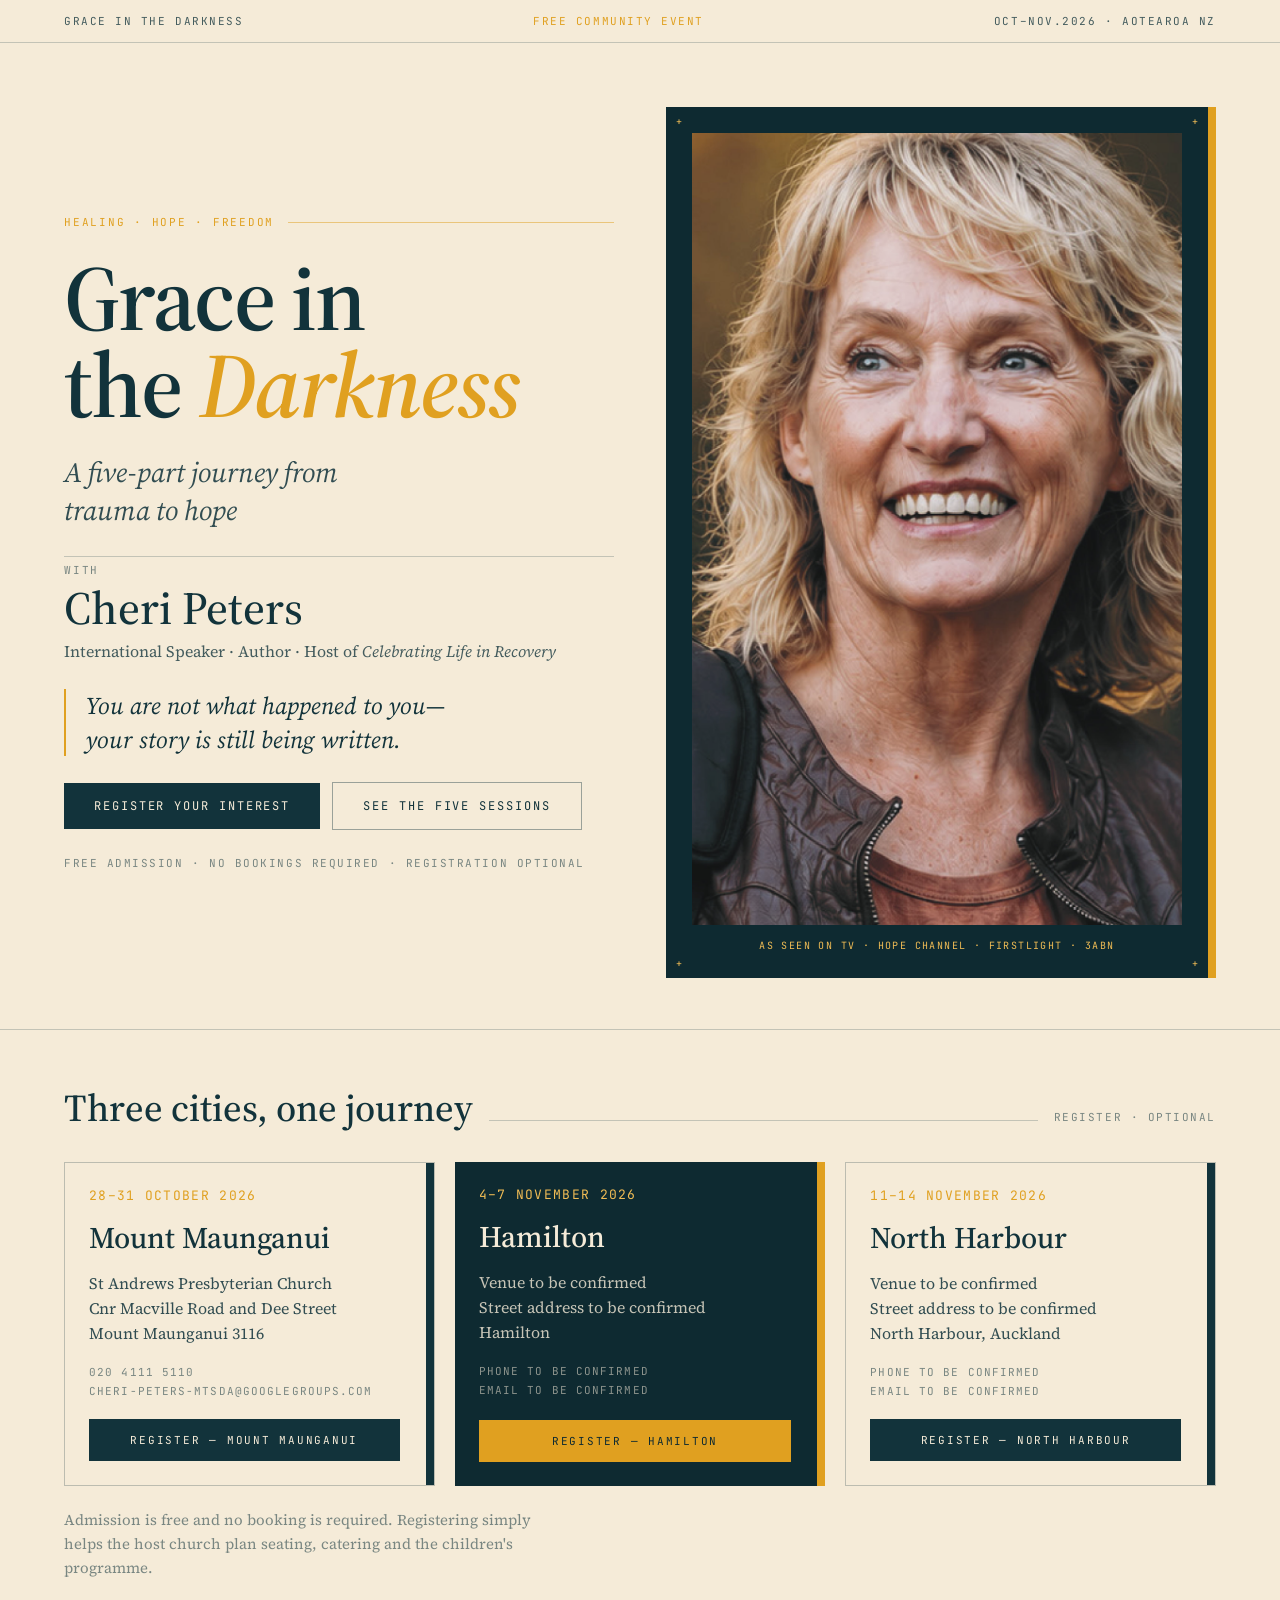
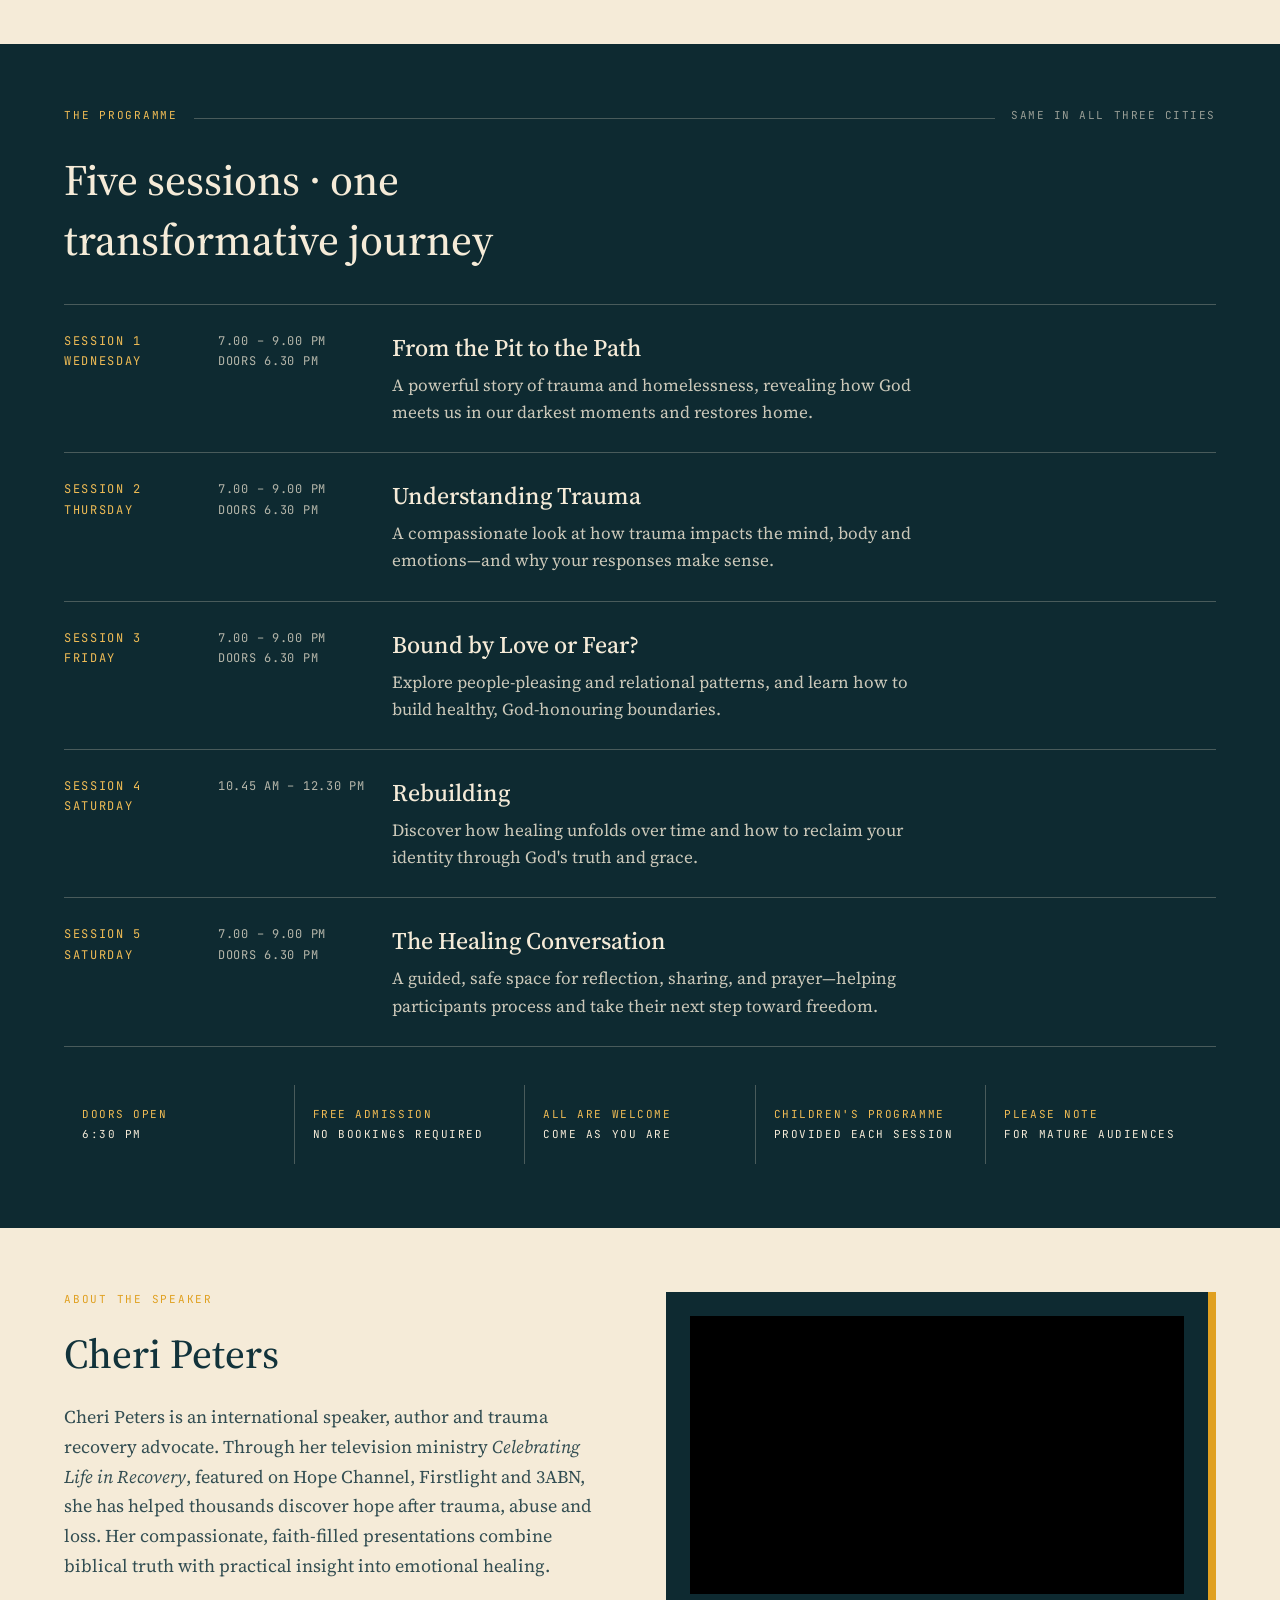
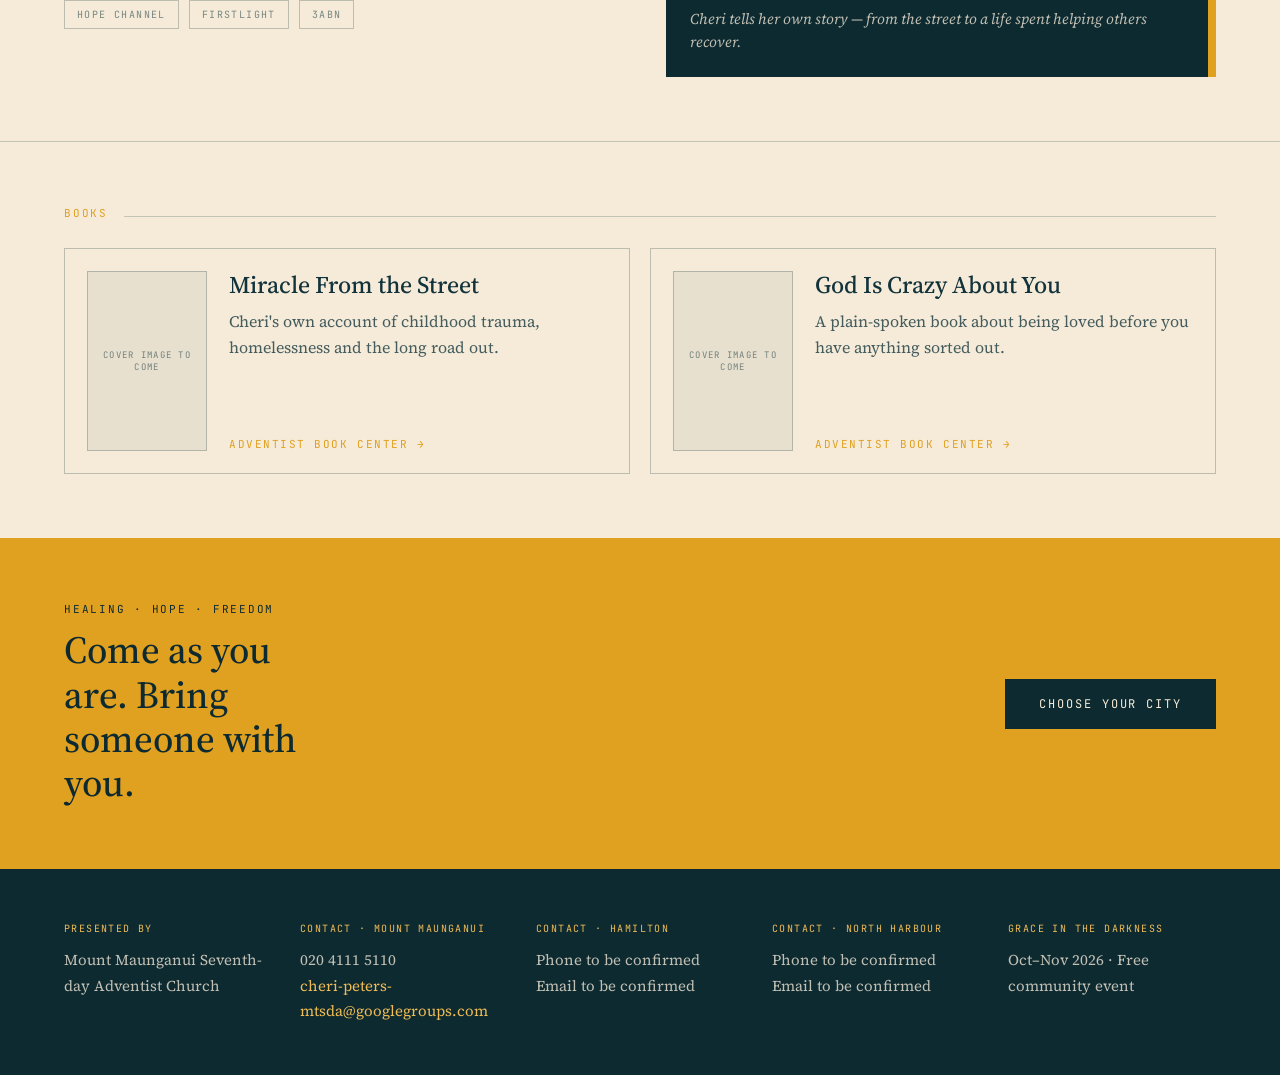
==== index.html @ 69574623 "Add Grace in the Darkness event landing page Static site built from the design handoff bundle for th" ====
<!DOCTYPE html>
<html lang="en-NZ">
<head>
<meta charset="utf-8">
<meta name="viewport" content="width=device-width, initial-scale=1">
<title>Grace in the Darkness — Cheri Peters | Free community event</title>
<meta name="description" content="A five-part journey from trauma to hope with international speaker Cheri Peters. Free community event running in Mount Maunganui, Hamilton and North Harbour, Oct–Nov 2026.">
<meta property="og:title" content="Grace in the Darkness — Cheri Peters | Free community event">
<meta property="og:description" content="A five-part journey from trauma to hope with international speaker Cheri Peters. Free community event running in Mount Maunganui, Hamilton and North Harbour, Oct–Nov 2026.">
<meta property="og:image" content="assets/cheri.jpg">
<meta property="og:type" content="website">
<link rel="preconnect" href="https://fonts.googleapis.com">
<link rel="preconnect" href="https://fonts.gstatic.com" crossorigin>
<link href="https://fonts.googleapis.com/css2?family=Source+Serif+4:ital,opsz,wght@0,8..60,300..700;1,8..60,300..700&family=JetBrains+Mono:wght@400;500&display=swap" rel="stylesheet">
<link rel="stylesheet" href="styles.css">
</head>
<body>

  <div class="masthead">
    <span>Grace in the Darkness</span>
    <span class="accent">Free Community Event</span>
    <span>Oct–Nov.2026 · Aotearoa NZ</span>
  </div>

  <section class="hero">
    <div class="hero-copy">
      <div class="eyebrow-rule">
        <span>Healing · Hope · Freedom</span>
        <span class="rule"></span>
      </div>
      <h1>Grace in the <em>Darkness</em></h1>
      <p class="hero-lede">A five-part journey from trauma to hope</p>
      <div class="speaker-block">
        <div class="label">with</div>
        <div class="name">Cheri Peters</div>
        <div class="title">International Speaker · Author · Host of <em>Celebrating Life in Recovery</em></div>
      </div>
      <blockquote class="pull-quote">You are not what happened to you—your story is still being written.</blockquote>
      <div class="button-row">
        <a href="#cities" class="btn btn-primary">Register your interest</a>
        <a href="#programme" class="btn btn-secondary">See the five sessions</a>
      </div>
      <div class="fine-print">Free admission · No bookings required · Registration optional</div>
    </div>

    <figure class="plate">
      <div class="plate-bar"></div>
      <div class="plate-tick tl">+</div>
      <div class="plate-tick bl">+</div>
      <div class="plate-tick tr">+</div>
      <div class="plate-tick br">+</div>
      <img src="assets/cheri.jpg" alt="Cheri Peters">
      <figcaption>As seen on TV · Hope Channel · Firstlight · 3ABN</figcaption>
    </figure>
  </section>

  <section id="cities" class="cities" style="scroll-margin-top: 60px">
    <div class="section-header">
      <h2>Three cities, one journey</h2>
      <span class="rule"></span>
      <span class="tag">Register · Optional</span>
    </div>

    <div class="city-grid">

      <article class="city-card lit">
        <div class="city-date">28–31 OCTOBER 2026</div>
        <h3>Mount Maunganui</h3>
        <div class="city-address">
          St Andrews Presbyterian Church<br>
          Cnr Macville Road and Dee Street<br>
          Mount Maunganui 3116
        </div>
        <div class="city-contact">
          020 4111 5110<br>cheri-peters-mtsda@googlegroups.com
        </div>
        <a href="https://docs.google.com/forms/d/e/1FAIpQLSexdgAQRRcQHb9TrcAooWmN6rJJpuRYI_dZz_Y-_RaXruJ-pQ/viewform" target="_blank" rel="noopener" class="city-register">Register — Mount Maunganui</a>
      </article>

      <article class="city-card inverted">
        <div class="city-date">4–7 NOVEMBER 2026</div>
        <h3>Hamilton</h3>
        <div class="city-address">
          Venue to be confirmed<br>
          Street address to be confirmed<br>
          Hamilton
        </div>
        <div class="city-contact">
          Phone to be confirmed<br>Email to be confirmed
        </div>
        <a href="https://docs.google.com/forms/d/e/1FAIpQLSckywdBOEpSE9KdX68pFP5EzN5wghj5KhZDKJYsPw2J0TaTBA/viewform" target="_blank" rel="noopener" class="city-register">Register — Hamilton</a>
      </article>

      <article class="city-card lit">
        <div class="city-date">11–14 NOVEMBER 2026</div>
        <h3>North Harbour</h3>
        <div class="city-address">
          Venue to be confirmed<br>
          Street address to be confirmed<br>
          North Harbour, Auckland
        </div>
        <div class="city-contact">
          Phone to be confirmed<br>Email to be confirmed
        </div>
        <a href="https://docs.google.com/forms/d/e/1FAIpQLSd7eWW1HkgBjl3I88715-DJ5gXL0411yozE_PZWFvSA_rO0qw/viewform" target="_blank" rel="noopener" class="city-register">Register — North Harbour</a>
      </article>

    </div>
    <p class="cities-note">Admission is free and no booking is required. Registering simply helps the host church plan seating, catering and the children's programme.</p>
  </section>

  <section id="programme" class="programme" style="scroll-margin-top: 60px">
    <div class="section-header">
      <span class="tag-left">The Programme</span>
      <span class="rule"></span>
      <span class="tag">Same in all three cities</span>
    </div>
    <h2>Five sessions · one transformative journey</h2>

    <div class="programme-list">
      <div class="programme-row">
        <div class="session-day">Session 1<br>Wednesday</div>
        <div class="session-time">7.00 – 9.00 pm<br>Doors 6.30 pm</div>
        <div class="session-body">
          <h3>From the Pit to the Path</h3>
          <p>A powerful story of trauma and homelessness, revealing how God meets us in our darkest moments and restores home.</p>
        </div>
      </div>
      <div class="programme-row">
        <div class="session-day">Session 2<br>Thursday</div>
        <div class="session-time">7.00 – 9.00 pm<br>Doors 6.30 pm</div>
        <div class="session-body">
          <h3>Understanding Trauma</h3>
          <p>A compassionate look at how trauma impacts the mind, body and emotions—and why your responses make sense.</p>
        </div>
      </div>
      <div class="programme-row">
        <div class="session-day">Session 3<br>Friday</div>
        <div class="session-time">7.00 – 9.00 pm<br>Doors 6.30 pm</div>
        <div class="session-body">
          <h3>Bound by Love or Fear?</h3>
          <p>Explore people-pleasing and relational patterns, and learn how to build healthy, God-honouring boundaries.</p>
        </div>
      </div>
      <div class="programme-row">
        <div class="session-day">Session 4<br>Saturday</div>
        <div class="session-time">10.45 am – 12.30 pm</div>
        <div class="session-body">
          <h3>Rebuilding</h3>
          <p>Discover how healing unfolds over time and how to reclaim your identity through God's truth and grace.</p>
        </div>
      </div>
      <div class="programme-row">
        <div class="session-day">Session 5<br>Saturday</div>
        <div class="session-time">7.00 – 9.00 pm<br>Doors 6.30 pm</div>
        <div class="session-body">
          <h3>The Healing Conversation</h3>
          <p>A guided, safe space for reflection, sharing, and prayer—helping participants process and take their next step toward freedom.</p>
        </div>
      </div>
    </div>

    <div class="fact-strip">
      <div class="fact">Doors open<br><span>6:30 pm</span></div>
      <div class="fact">Free admission<br><span>No bookings required</span></div>
      <div class="fact">All are welcome<br><span>Come as you are</span></div>
      <div class="fact">Children's programme<br><span>Provided each session</span></div>
      <div class="fact">Please note<br><span>For mature audiences</span></div>
    </div>
  </section>

  <section class="about">
    <div class="about-copy">
      <div class="eyebrow">About the Speaker</div>
      <h2>Cheri Peters</h2>
      <p>Cheri Peters is an international speaker, author and trauma recovery advocate. Through her television ministry <em>Celebrating Life in Recovery</em>, featured on Hope Channel, Firstlight and 3ABN, she has helped thousands discover hope after trauma, abuse and loss. Her compassionate, faith-filled presentations combine biblical truth with practical insight into emotional healing.</p>
      <div class="chip-row">
        <span class="chip">Hope Channel</span>
        <span class="chip">Firstlight</span>
        <span class="chip">3ABN</span>
      </div>
    </div>
    <figure class="video-plate">
      <div class="plate-bar"></div>
      <div class="video-frame">
        <iframe src="https://www.youtube-nocookie.com/embed/sTytfNNXaGk" title="Cheri Peters" allow="accelerometer; autoplay; clipboard-write; encrypted-media; picture-in-picture" allowfullscreen></iframe>
      </div>
      <figcaption>Cheri tells her own story — from the street to a life spent helping others recover.</figcaption>
    </figure>
  </section>

  <section class="books">
    <div class="section-header">
      <span class="tag-left">Books</span>
      <span class="rule"></span>
    </div>
    <div class="book-grid">
      <article class="book-card">
        <div class="book-cover-placeholder">Cover image to come</div>
        <div class="book-info">
          <h3>Miracle From the Street</h3>
          <p>Cheri's own account of childhood trauma, homelessness and the long road out.</p>
          <a href="https://adventistbookcenter.com/authors/cheri-peters" target="_blank" rel="noopener" class="book-link">Adventist Book Center →</a>
        </div>
      </article>
      <article class="book-card">
        <div class="book-cover-placeholder">Cover image to come</div>
        <div class="book-info">
          <h3>God Is Crazy About You</h3>
          <p>A plain-spoken book about being loved before you have anything sorted out.</p>
          <a href="https://adventistbookcenter.com/authors/cheri-peters" target="_blank" rel="noopener" class="book-link">Adventist Book Center →</a>
        </div>
      </article>
    </div>
  </section>

  <section class="cta-band">
    <div class="cta-copy">
      <div class="eyebrow">Healing · Hope · Freedom</div>
      <h2>Come as you are. Bring someone with you.</h2>
    </div>
    <a href="#cities" class="btn-cta">Choose your city</a>
  </section>

  <footer class="site-footer">
    <div>
      <h3>Presented by</h3>
      Mount Maunganui Seventh-day Adventist Church
    </div>
    <div>
      <h3>Contact · Mount Maunganui</h3>
      020 4111 5110<br><a href="mailto:cheri-peters-mtsda@googlegroups.com">cheri-peters-mtsda@googlegroups.com</a>
    </div>
    <div>
      <h3>Contact · Hamilton</h3>
      Phone to be confirmed<br>Email to be confirmed
    </div>
    <div>
      <h3>Contact · North Harbour</h3>
      Phone to be confirmed<br>Email to be confirmed
    </div>
    <div>
      <h3>Grace in the Darkness</h3>
      Oct–Nov 2026 · Free community event
    </div>
  </footer>

</body>
</html>
---- styles.css ----
/* Grace in the Darkness — event landing page
   Palette: paper #F5EBD8 / ink #12333B / ink-deep #0E2A31 / gold #E0A020 / gold-soft #F0BC55 / gold-deep #B87F13 */

html {
  scroll-behavior: smooth;
}

* {
  box-sizing: border-box;
}

html,
body {
  margin: 0;
  padding: 0;
  background: #F5EBD8;
}

body {
  color: #12333B;
  font-family: 'Source Serif 4', Georgia, serif;
  min-height: 100vh;
  overflow-x: hidden;
}

a {
  color: #E0A020;
  text-decoration: none;
}

a:hover {
  color: #B87F13;
}

::selection {
  background: #E0A020;
  color: #F5EBD8;
}

a:focus-visible,
button:focus-visible {
  outline: 2px solid #B87F13;
  outline-offset: 2px;
}

.mono {
  font-family: 'JetBrains Mono', monospace;
  text-transform: uppercase;
  letter-spacing: 0.14em;
}

/* Shared mono chrome: every eyebrow, label, date, time, button and footer
   heading in the design uses JetBrains Mono + uppercase. Listed once here
   instead of repeated per-class. */
.masthead,
.eyebrow-rule,
.speaker-block .label,
.fine-print,
.plate-tick,
.plate figcaption,
.section-header .tag,
.section-header .tag-left,
.city-date,
.city-contact,
.city-register,
.programme-row .session-day,
.programme-row .session-time,
.fact-strip .fact,
.about-copy .eyebrow,
.chip-row,
.cta-band .eyebrow,
.btn,
.btn-cta,
.book-cover-placeholder,
.book-link,
.site-footer h3 {
  font-family: 'JetBrains Mono', monospace;
  text-transform: uppercase;
}

/* 1. Masthead */

.masthead {
  display: flex;
  justify-content: space-between;
  align-items: center;
  gap: 16px;
  padding: 14px clamp(20px, 5vw, 72px);
  font-size: 11px;
  letter-spacing: 0.14em;
  color: rgba(18, 51, 59, 0.78);
  border-bottom: 1px solid rgba(18, 51, 59, 0.22);
}

.masthead .accent {
  color: #E0A020;
}

/* 2. Hero */

.hero {
  display: grid;
  grid-template-columns: repeat(auto-fit, minmax(300px, 1fr));
  gap: clamp(28px, 4vw, 64px);
  align-items: stretch;
  padding: clamp(32px, 5vw, 80px) clamp(20px, 5vw, 72px) clamp(24px, 4vw, 56px);
}

.hero-copy {
  display: flex;
  flex-direction: column;
  gap: 26px;
  justify-content: center;
}

.eyebrow-rule {
  display: flex;
  align-items: center;
  gap: 14px;
  font-size: 11px;
  letter-spacing: 0.16em;
  color: #E0A020;
}

.eyebrow-rule .rule {
  flex: 1;
  height: 1px;
  background: rgba(224, 160, 32, 0.5);
}

.hero h1 {
  margin: 0;
  font-size: clamp(46px, 7.2vw, 104px);
  line-height: 0.94;
  font-weight: 600;
  letter-spacing: -0.02em;
  text-wrap: balance;
}

.hero h1 em {
  font-style: italic;
  color: #E0A020;
}

.hero-lede {
  margin: 0;
  font-size: clamp(20px, 2.2vw, 28px);
  font-style: italic;
  line-height: 1.35;
  color: rgba(18, 51, 59, 0.86);
  max-width: 22ch;
}

.speaker-block {
  display: flex;
  flex-direction: column;
  gap: 8px;
  padding-top: 6px;
  border-top: 1px solid rgba(18, 51, 59, 0.22);
}

.speaker-block .label {
  font-size: 11px;
  letter-spacing: 0.16em;
  color: rgba(18, 51, 59, 0.55);
}

.speaker-block .name {
  font-size: clamp(30px, 3.6vw, 46px);
  line-height: 1;
  font-weight: 500;
}

.speaker-block .title {
  font-size: 16px;
  line-height: 1.5;
  color: rgba(18, 51, 59, 0.78);
}

.pull-quote {
  margin: 0;
  padding-left: 20px;
  border-left: 2px solid #E0A020;
  font-size: clamp(19px, 2vw, 24px);
  font-style: italic;
  line-height: 1.4;
  max-width: 32ch;
}

.button-row {
  display: flex;
  flex-wrap: wrap;
  gap: 12px;
  align-items: center;
}

.btn {
  display: inline-block;
  padding: 15px 30px;
  font-size: 12px;
  letter-spacing: 0.16em;
  border: none;
  cursor: pointer;
}

.btn-primary {
  background: #12333B;
  color: #F5EBD8;
}

.btn-primary:hover {
  background: #0E2A31;
  color: #F5EBD8;
}

.btn-secondary {
  border: 1px solid rgba(18, 51, 59, 0.4);
  color: #12333B;
  background: transparent;
}

.btn-secondary:hover {
  border-color: #E0A020;
  color: #B87F13;
}

.fine-print {
  font-size: 11px;
  letter-spacing: 0.14em;
  color: rgba(18, 51, 59, 0.55);
}

.plate {
  position: relative;
  margin: 0;
  background: #0E2A31;
  padding: 26px 34px 26px 26px;
  min-height: 420px;
  display: flex;
  flex-direction: column;
}

.plate-bar {
  position: absolute;
  top: 0;
  right: 0;
  bottom: 0;
  width: 8px;
  background: #E0A020;
}

.plate-tick {
  position: absolute;
  font-size: 10px;
  color: #F0BC55;
}

.plate-tick.tl { top: 8px; left: 10px; }
.plate-tick.bl { bottom: 8px; left: 10px; }
.plate-tick.tr { top: 8px; right: 18px; }
.plate-tick.br { bottom: 8px; right: 18px; }

.plate img {
  width: 100%;
  flex: 1;
  object-fit: cover;
  object-position: 50% 22%;
  display: block;
  filter: saturate(0.92);
}

.plate figcaption {
  padding: 14px 6px 0;
  color: #F0BC55;
  font-size: 10px;
  letter-spacing: 0.14em;
  text-align: center;
}

/* Section headers (shared pattern: label / rule / tag) */

.section-header {
  display: flex;
  align-items: baseline;
  gap: 16px;
  margin-bottom: 28px;
}

.section-header h2 {
  margin: 0;
  font-size: clamp(26px, 3vw, 38px);
  font-weight: 500;
}

.section-header .rule {
  flex: 1;
  height: 1px;
  background: rgba(18, 51, 59, 0.22);
}

.section-header .tag {
  font-size: 11px;
  letter-spacing: 0.14em;
  color: rgba(18, 51, 59, 0.55);
}

.section-header .tag-left {
  font-size: 11px;
  letter-spacing: 0.16em;
  color: #E0A020;
}

/* 3. Cities */

.cities {
  padding: clamp(32px, 4vw, 64px) clamp(20px, 5vw, 72px) clamp(40px, 5vw, 72px);
  border-top: 1px solid rgba(18, 51, 59, 0.22);
}

.city-grid {
  display: grid;
  grid-template-columns: repeat(auto-fit, minmax(280px, 1fr));
  gap: 20px;
}

.city-card {
  position: relative;
  padding: 24px 34px 24px 24px;
  display: flex;
  flex-direction: column;
  gap: 18px;
}

.city-card::after {
  content: "";
  position: absolute;
  top: 0;
  right: 0;
  bottom: 0;
  width: 8px;
}

.city-card.lit {
  background: #F5EBD8;
  border: 1px solid rgba(18, 51, 59, 0.25);
}

.city-card.lit::after {
  background: #12333B;
}

.city-card.inverted {
  background: #0E2A31;
  color: #F5EBD8;
}

.city-card.inverted::after {
  background: #E0A020;
}

.city-date {
  font-size: 13px;
  letter-spacing: 0.1em;
}

.city-card.lit .city-date {
  color: #E0A020;
}

.city-card.inverted .city-date {
  color: #F0BC55;
}

.city-card h3 {
  margin: 0;
  font-size: 30px;
  font-weight: 500;
  line-height: 1.05;
}

.city-address {
  font-size: 16px;
  line-height: 1.55;
}

.city-card.lit .city-address {
  color: rgba(18, 51, 59, 0.86);
}

.city-card.inverted .city-address {
  color: rgba(245, 235, 216, 0.8);
}

.city-contact {
  font-size: 11px;
  letter-spacing: 0.1em;
  line-height: 1.7;
}

.city-card.lit .city-contact {
  color: rgba(18, 51, 59, 0.55);
}

.city-card.inverted .city-contact {
  color: rgba(245, 235, 216, 0.55);
}

.city-register {
  margin-top: auto;
  display: inline-block;
  padding: 14px 22px;
  text-align: center;
  font-size: 11px;
  letter-spacing: 0.16em;
}

.city-card.lit .city-register {
  background: #12333B;
  color: #F5EBD8;
}

.city-card.lit .city-register:hover {
  background: #0E2A31;
  color: #F5EBD8;
}

.city-card.inverted .city-register {
  background: #E0A020;
  color: #0E2A31;
}

.city-card.inverted .city-register:hover {
  background: #F0BC55;
  color: #0E2A31;
}

.cities-note {
  margin: 22px 0 0;
  font-size: 15px;
  line-height: 1.6;
  color: rgba(18, 51, 59, 0.55);
  max-width: 60ch;
}

/* 4. Programme */

.programme {
  padding: clamp(36px, 5vw, 72px) clamp(20px, 5vw, 72px);
  background: #0E2A31;
  color: #F5EBD8;
}

.programme .section-header .tag-left {
  font-size: 11px;
  letter-spacing: 0.16em;
  color: #F0BC55;
}

.programme .section-header .rule {
  background: rgba(245, 235, 216, 0.25);
}

.programme .section-header .tag {
  color: rgba(245, 235, 216, 0.6);
}

.programme h2 {
  margin: 0 0 34px;
  font-size: clamp(28px, 3.4vw, 44px);
  font-weight: 500;
  max-width: 26ch;
}

.programme-list {
  display: flex;
  flex-direction: column;
}

.programme-row {
  display: flex;
  flex-wrap: wrap;
  gap: 24px;
  padding: 26px 0;
  border-top: 1px solid rgba(245, 235, 216, 0.25);
}

.programme-row:last-child {
  border-bottom: 1px solid rgba(245, 235, 216, 0.25);
}

.programme-row .session-day {
  width: 130px;
  font-size: 12px;
  letter-spacing: 0.14em;
  text-transform: uppercase;
  color: #F0BC55;
  line-height: 1.7;
  font-family: 'JetBrains Mono', monospace;
}

.programme-row .session-time {
  width: 150px;
  font-size: 12px;
  letter-spacing: 0.06em;
  color: rgba(245, 235, 216, 0.72);
  line-height: 1.7;
  font-family: 'JetBrains Mono', monospace;
}

.programme-row .session-body {
  flex: 1 1 280px;
}

.programme-row h3 {
  margin: 0 0 8px;
  font-size: 24px;
  font-weight: 500;
}

.programme-row p {
  margin: 0;
  font-size: 17px;
  line-height: 1.6;
  color: rgba(245, 235, 216, 0.82);
  max-width: 58ch;
}

.fact-strip {
  display: grid;
  grid-template-columns: repeat(auto-fit, minmax(200px, 1fr));
  gap: 1px;
  margin-top: 38px;
  background: rgba(245, 235, 216, 0.25);
}

.fact-strip .fact {
  background: #0E2A31;
  padding: 20px 18px;
  font-size: 11px;
  letter-spacing: 0.14em;
  line-height: 1.8;
  color: #F0BC55;
  font-family: 'JetBrains Mono', monospace;
}

.fact-strip .fact span {
  color: #F5EBD8;
}

/* 5. About the speaker */

.about {
  padding: clamp(36px, 5vw, 72px) clamp(20px, 5vw, 72px);
  display: grid;
  grid-template-columns: repeat(auto-fit, minmax(320px, 1fr));
  gap: clamp(28px, 4vw, 56px);
  align-items: start;
}

.about-copy {
  display: flex;
  flex-direction: column;
  gap: 20px;
}

.about-copy .eyebrow {
  font-size: 11px;
  letter-spacing: 0.16em;
  color: #E0A020;
}

.about-copy h2 {
  margin: 0;
  font-size: clamp(28px, 3.2vw, 42px);
  font-weight: 500;
}

.about-copy p {
  margin: 0;
  font-size: 18px;
  line-height: 1.65;
  color: rgba(18, 51, 59, 0.86);
  max-width: 60ch;
  text-wrap: pretty;
}

.chip-row {
  display: flex;
  flex-wrap: wrap;
  gap: 10px;
  font-size: 10px;
  letter-spacing: 0.14em;
  color: rgba(18, 51, 59, 0.55);
}

.chip {
  border: 1px solid rgba(18, 51, 59, 0.25);
  padding: 7px 12px;
}

.video-plate {
  position: relative;
  margin: 0;
  background: #0E2A31;
  padding: 24px 32px 24px 24px;
}

.video-plate .plate-bar {
  background: #E0A020;
}

.video-frame {
  position: relative;
  width: 100%;
  padding-top: 56.25%;
  background: #000;
}

.video-frame iframe {
  position: absolute;
  inset: 0;
  width: 100%;
  height: 100%;
  border: 0;
}

.video-plate figcaption {
  padding-top: 14px;
  color: rgba(245, 235, 216, 0.78);
  font-size: 15px;
  font-style: italic;
  line-height: 1.5;
}

/* 6. Books */

.books {
  padding: clamp(36px, 5vw, 72px) clamp(20px, 5vw, 72px);
  border-top: 1px solid rgba(18, 51, 59, 0.22);
}

.book-grid {
  display: grid;
  grid-template-columns: repeat(auto-fit, minmax(300px, 1fr));
  gap: 20px;
}

.book-card {
  display: grid;
  grid-template-columns: 120px 1fr;
  gap: 22px;
  border: 1px solid rgba(18, 51, 59, 0.25);
  padding: 22px;
}

.book-cover-placeholder {
  aspect-ratio: 2 / 3;
  background: rgba(18, 51, 59, 0.06);
  border: 1px solid rgba(18, 51, 59, 0.25);
  display: flex;
  align-items: center;
  justify-content: center;
  text-align: center;
  font-size: 9px;
  letter-spacing: 0.14em;
  color: rgba(18, 51, 59, 0.55);
  padding: 8px;
}

.book-info {
  display: flex;
  flex-direction: column;
  gap: 10px;
}

.book-info h3 {
  margin: 0;
  font-size: 24px;
  font-weight: 500;
  line-height: 1.15;
}

.book-info p {
  margin: 0;
  font-size: 16px;
  line-height: 1.6;
  color: rgba(18, 51, 59, 0.78);
}

.book-link {
  margin-top: auto;
  font-size: 11px;
  letter-spacing: 0.14em;
}

/* 7. CTA band */

.cta-band {
  padding: clamp(40px, 5vw, 80px) clamp(20px, 5vw, 72px);
  background: #E0A020;
  color: #0E2A31;
  display: flex;
  flex-wrap: wrap;
  gap: 28px;
  align-items: center;
  justify-content: space-between;
}

.cta-band .cta-copy {
  max-width: 34ch;
}

.cta-band .eyebrow {
  font-size: 11px;
  letter-spacing: 0.16em;
  margin-bottom: 12px;
}

.cta-band h2 {
  margin: 0;
  font-size: clamp(26px, 3vw, 40px);
  font-weight: 500;
  line-height: 1.15;
}

.btn-cta {
  display: inline-block;
  padding: 17px 34px;
  background: #0E2A31;
  color: #F5EBD8;
  font-size: 12px;
  letter-spacing: 0.16em;
}

.btn-cta:hover {
  background: #12333B;
  color: #F5EBD8;
}

/* 8. Footer */

.site-footer {
  padding: clamp(28px, 4vw, 56px) clamp(20px, 5vw, 72px);
  background: #0E2A31;
  color: rgba(245, 235, 216, 0.78);
  display: grid;
  grid-template-columns: repeat(auto-fit, minmax(200px, 1fr));
  gap: 28px;
  font-size: 15px;
  line-height: 1.7;
}

.site-footer h3 {
  margin: 0 0 10px;
  font-size: 10px;
  letter-spacing: 0.14em;
  color: #F0BC55;
  font-weight: normal;
}

.site-footer a {
  color: #F0BC55;
}

/* Sections all use sharp corners, no shadows, no rounded cards — do not add border-radius or box-shadow. */
section, article, figure {
  border-radius: 0;
  box-shadow: none;
}
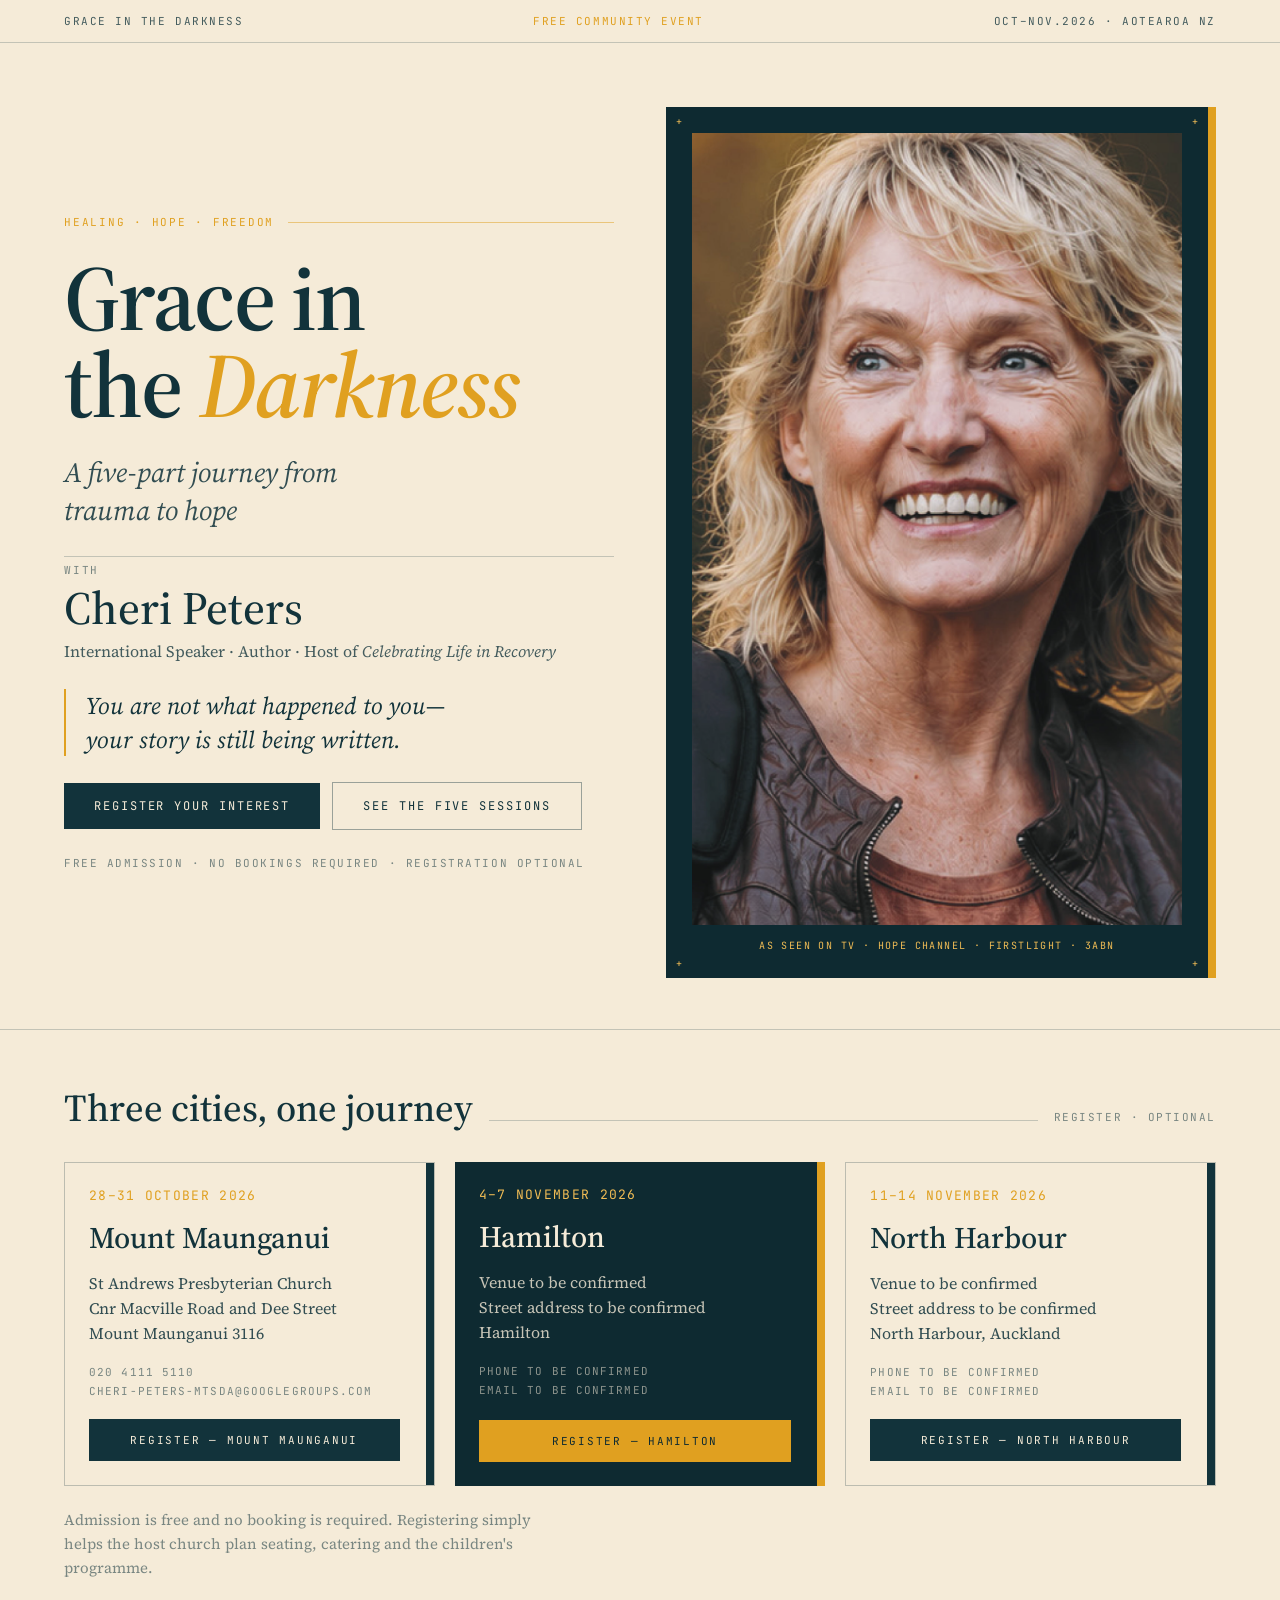
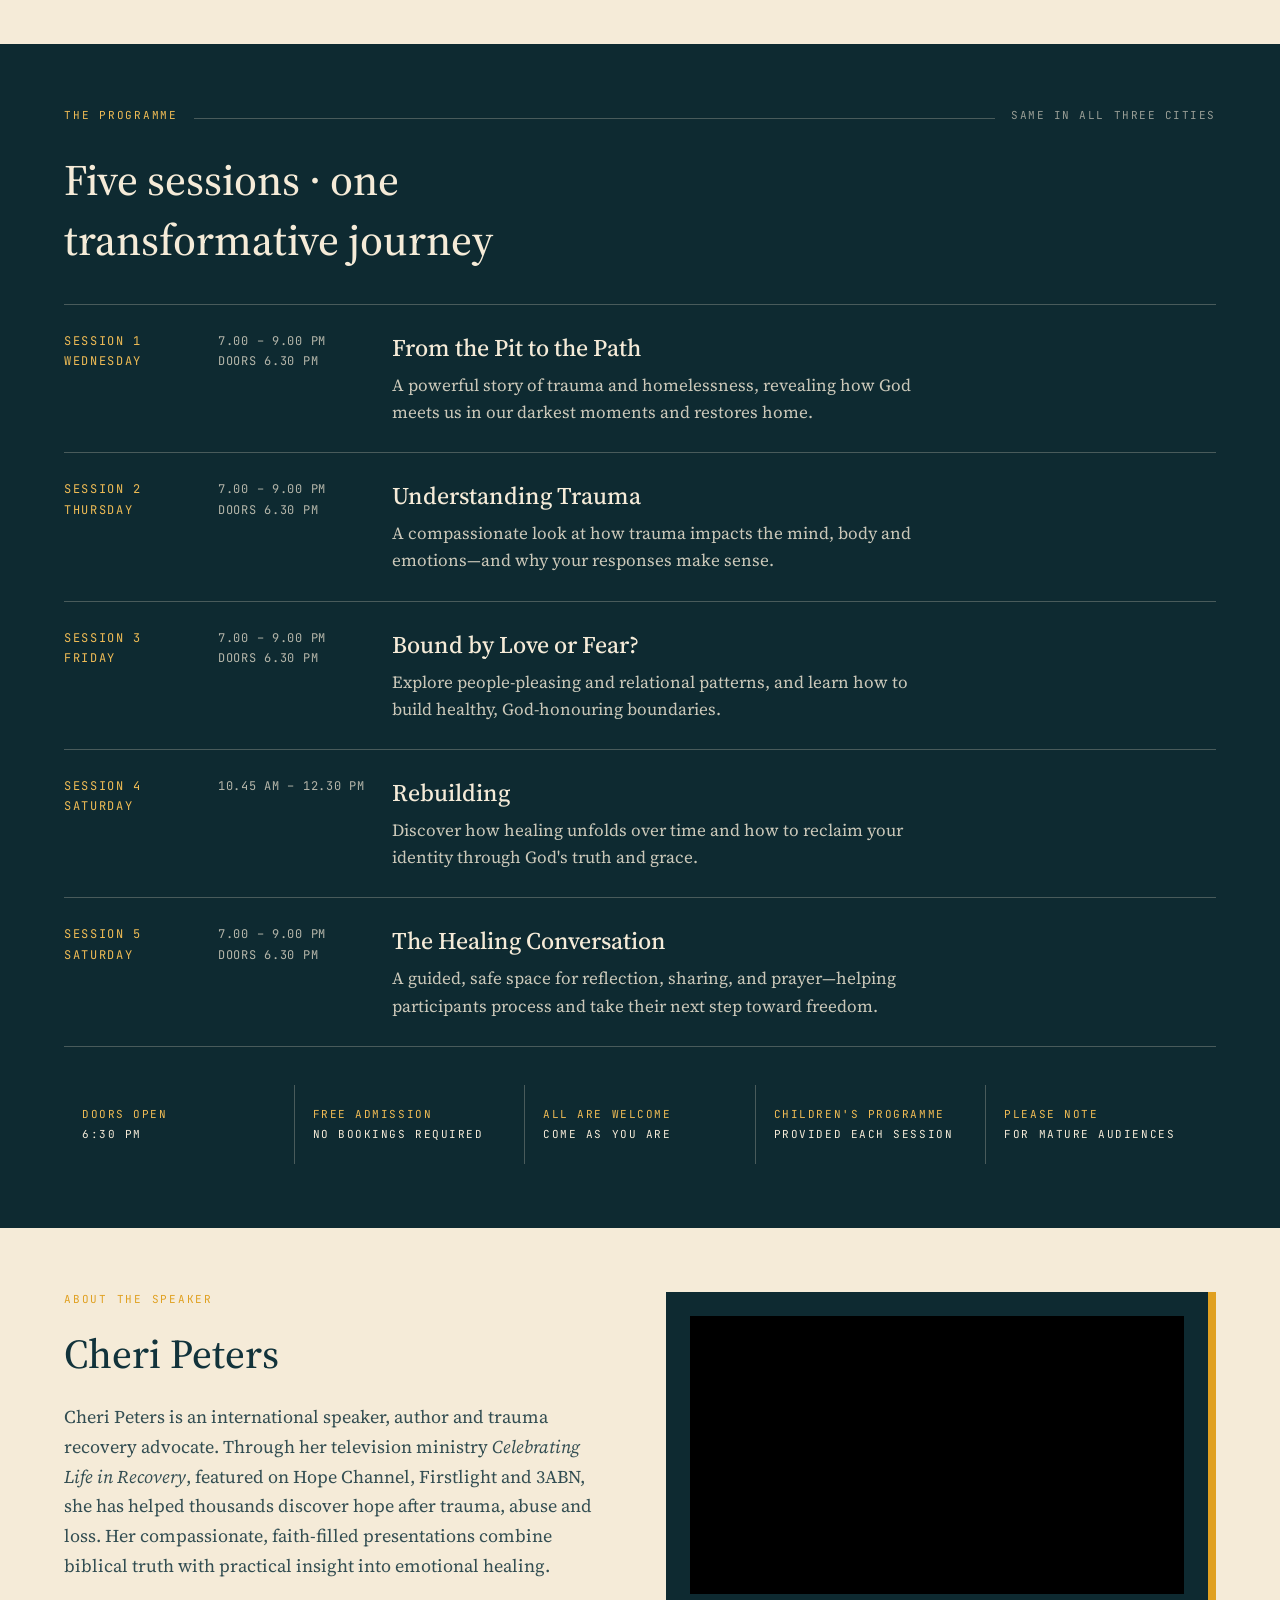
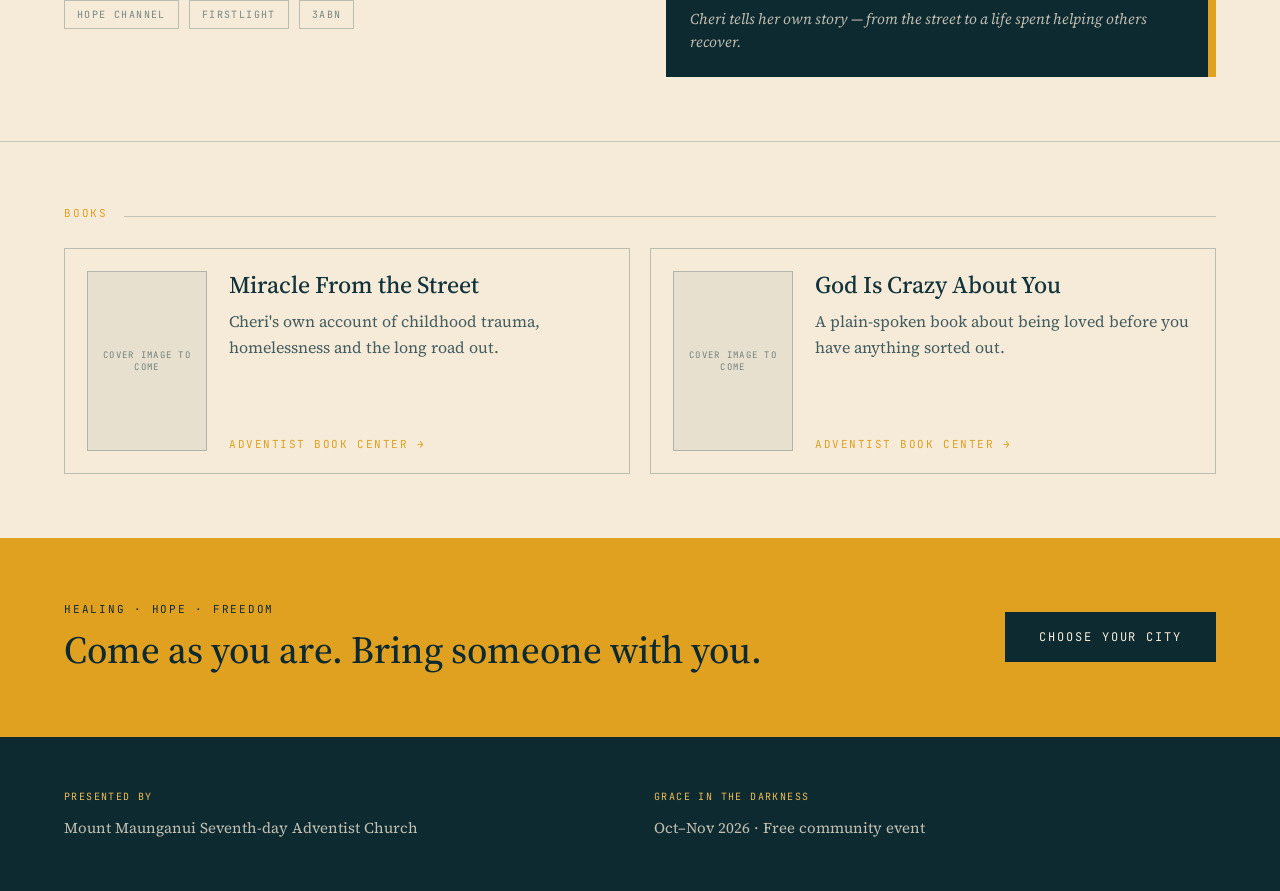
==== commit 7524eae0: "Trim footer contacts, keep CTA headline on one line Footer duplicated per-city contact info already " ====
--- a/index.html
+++ b/index.html
@@ -228,18 +228,6 @@
       Mount Maunganui Seventh-day Adventist Church
     </div>
     <div>
-      <h3>Contact · Mount Maunganui</h3>
-      020 4111 5110<br><a href="mailto:cheri-peters-mtsda@googlegroups.com">cheri-peters-mtsda@googlegroups.com</a>
-    </div>
-    <div>
-      <h3>Contact · Hamilton</h3>
-      Phone to be confirmed<br>Email to be confirmed
-    </div>
-    <div>
-      <h3>Contact · North Harbour</h3>
-      Phone to be confirmed<br>Email to be confirmed
-    </div>
-    <div>
       <h3>Grace in the Darkness</h3>
       Oct–Nov 2026 · Free community event
     </div>
--- a/styles.css
+++ b/styles.css
@@ -707,7 +707,17 @@
 }
 
 .cta-band .cta-copy {
-  max-width: 34ch;
+  max-width: 44ch;
+}
+
+.cta-band h2 {
+  white-space: nowrap;
+}
+
+@media (max-width: 640px) {
+  .cta-band h2 {
+    white-space: normal;
+  }
 }
 
 .cta-band .eyebrow {
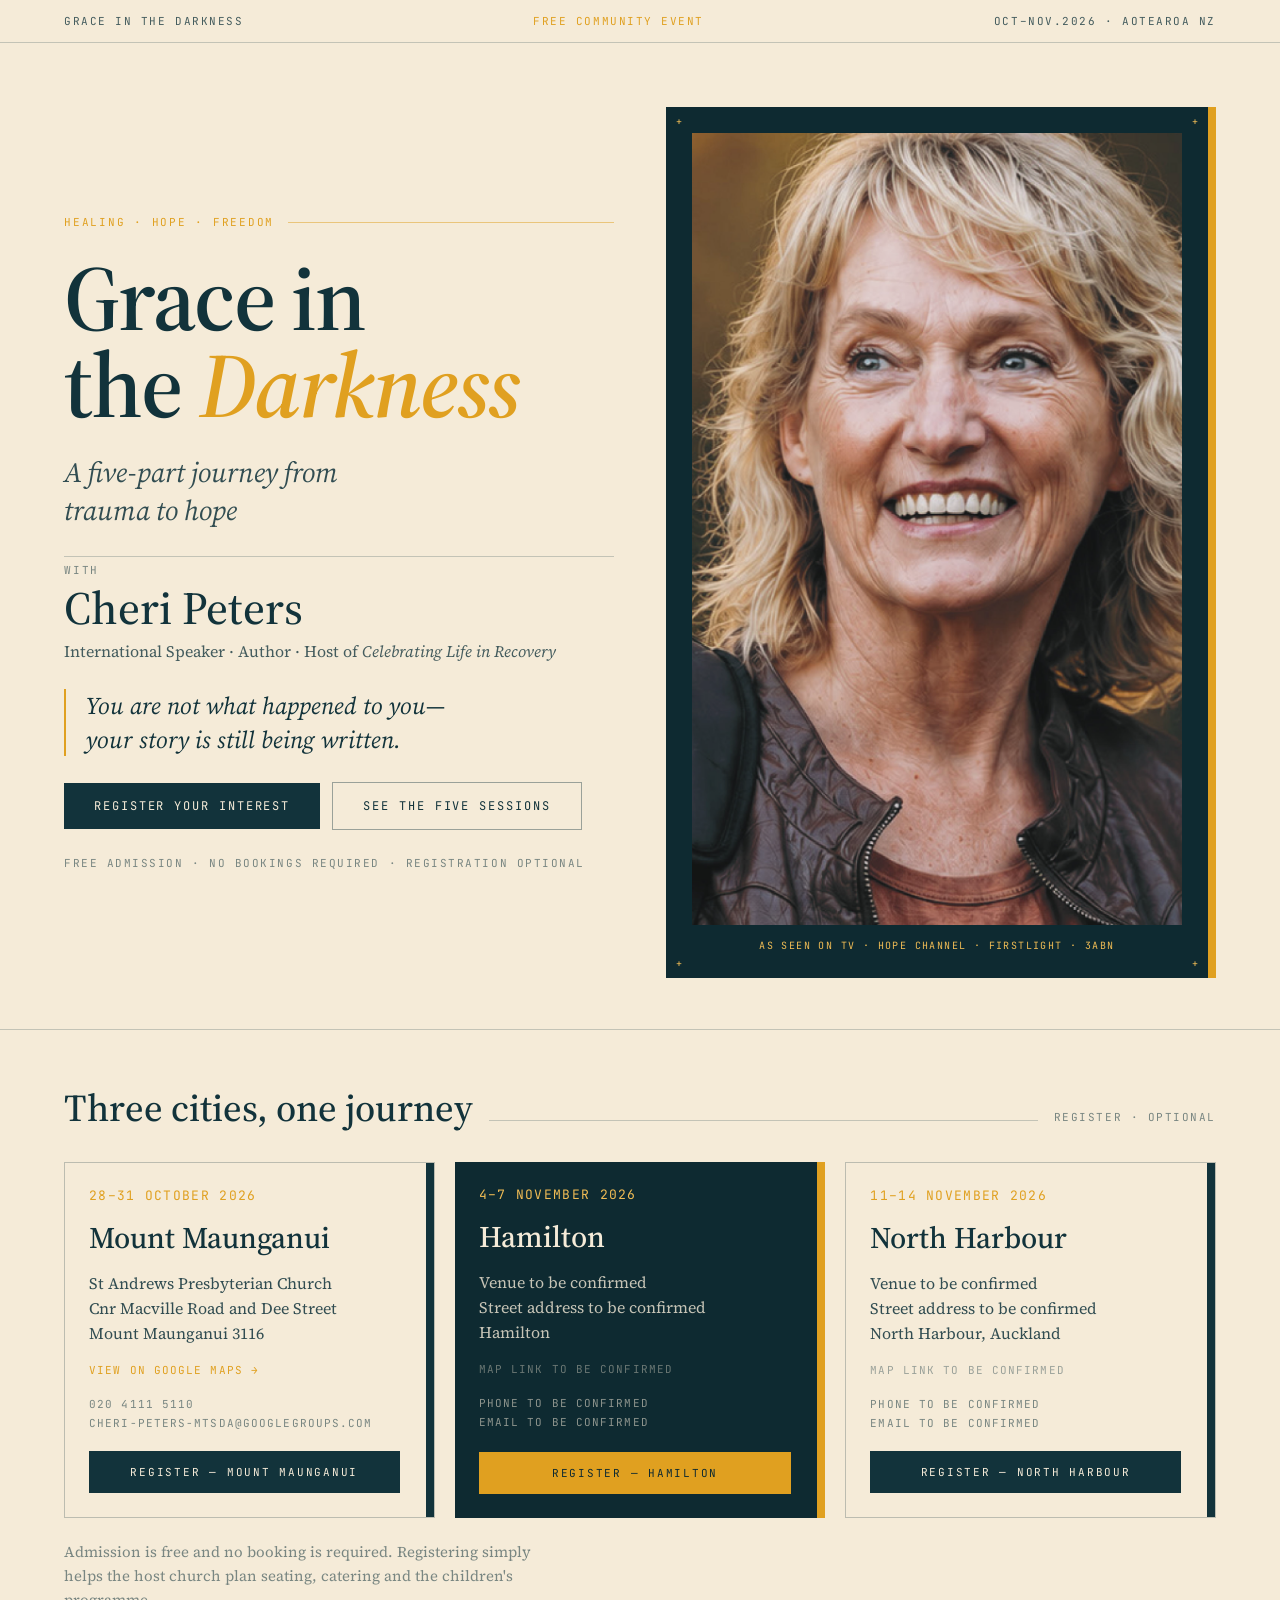
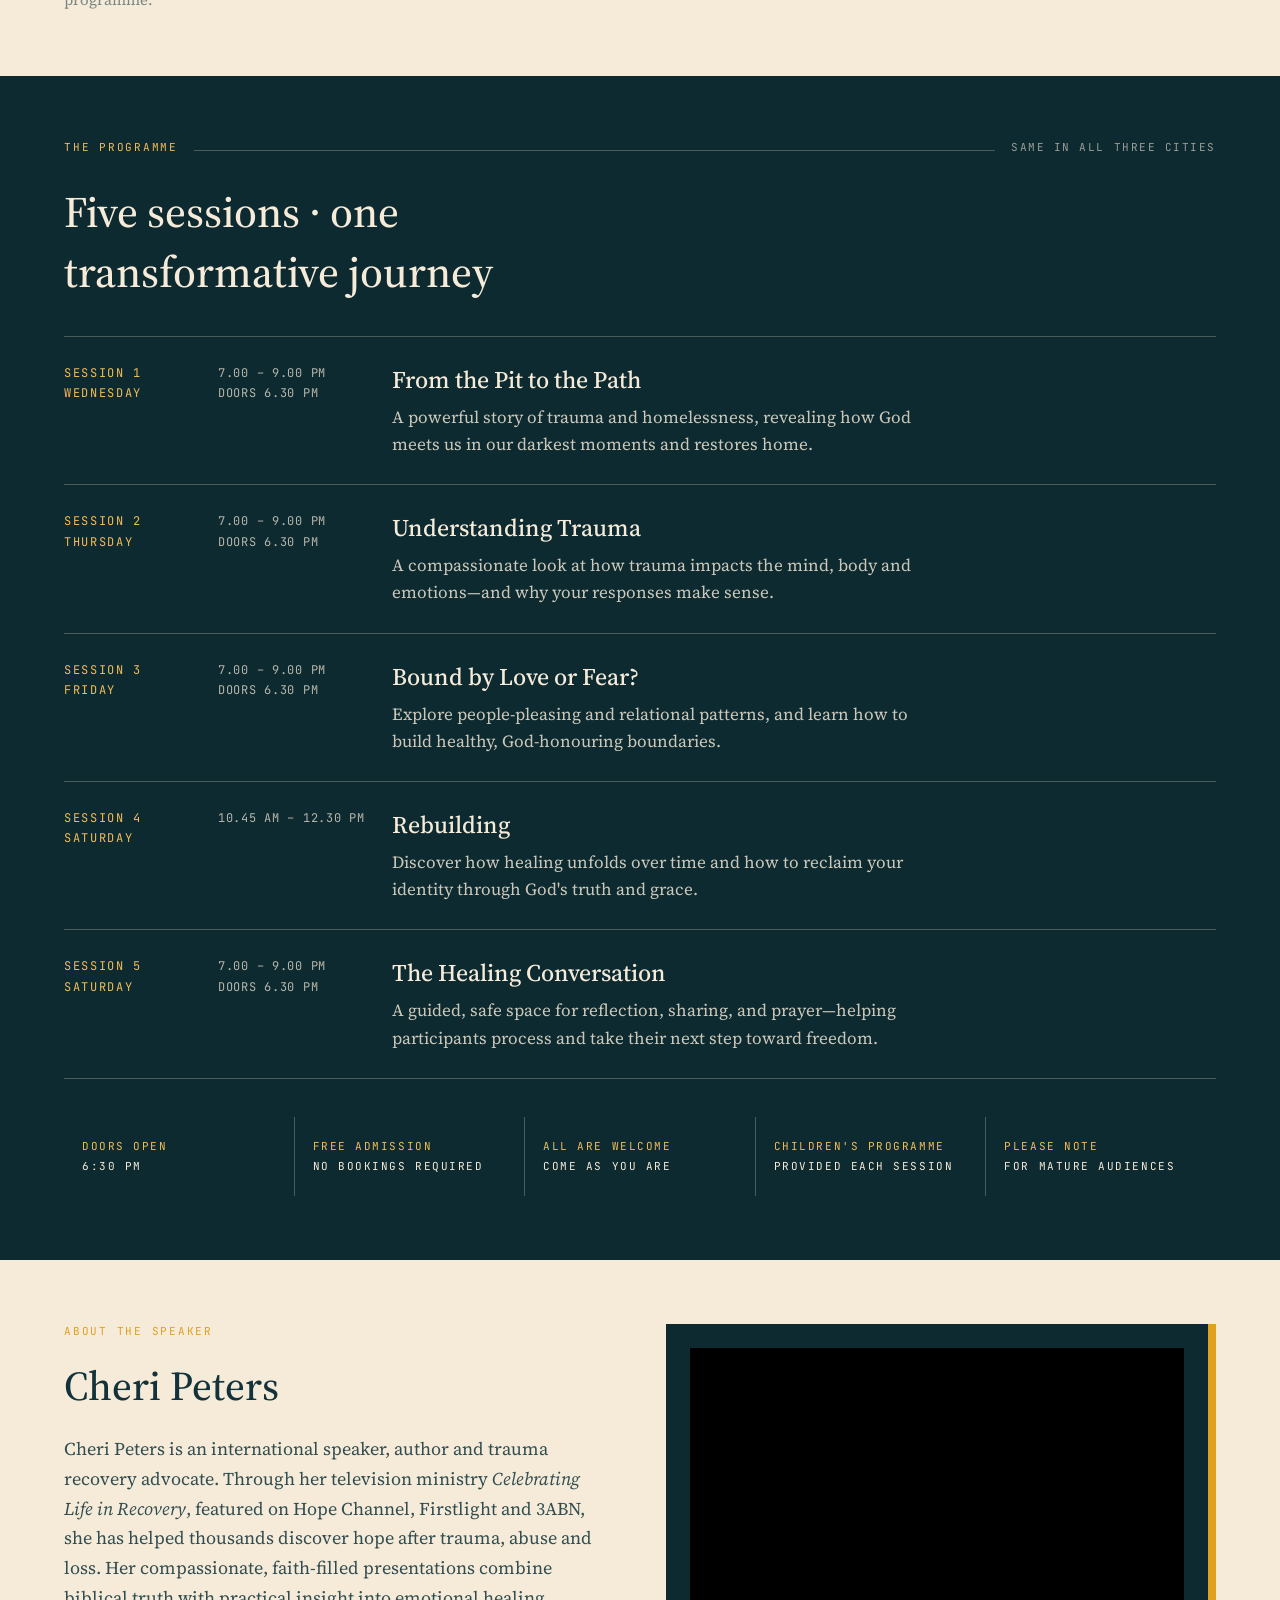
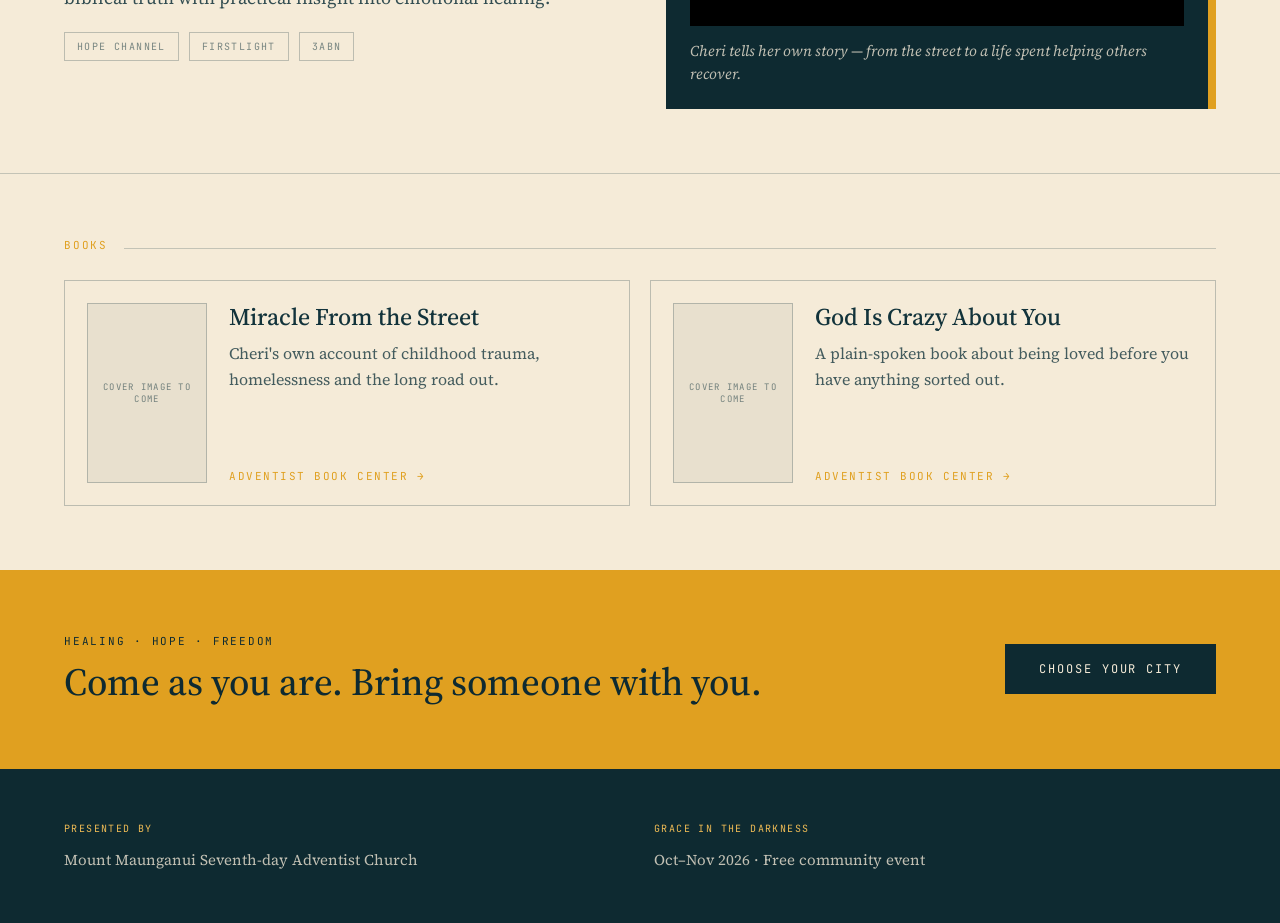
==== commit b383f6b2: "Add Google Maps link for Mount Maunganui, placeholders for other cities Mount Maunganui gets a real " ====
--- a/index.html
+++ b/index.html
@@ -71,6 +71,7 @@
           Cnr Macville Road and Dee Street<br>
           Mount Maunganui 3116
         </div>
+        <a href="https://maps.app.goo.gl/BZL6fec2chuPP9dE8" target="_blank" rel="noopener" class="city-map-link">View on Google Maps →</a>
         <div class="city-contact">
           020 4111 5110<br>cheri-peters-mtsda@googlegroups.com
         </div>
@@ -85,6 +86,7 @@
           Street address to be confirmed<br>
           Hamilton
         </div>
+        <span class="city-map-placeholder">Map link to be confirmed</span>
         <div class="city-contact">
           Phone to be confirmed<br>Email to be confirmed
         </div>
@@ -99,6 +101,7 @@
           Street address to be confirmed<br>
           North Harbour, Auckland
         </div>
+        <span class="city-map-placeholder">Map link to be confirmed</span>
         <div class="city-contact">
           Phone to be confirmed<br>Email to be confirmed
         </div>
--- a/styles.css
+++ b/styles.css
@@ -405,6 +405,38 @@
   color: rgba(245, 235, 216, 0.55);
 }
 
+.city-map-link,
+.city-map-placeholder {
+  font-family: 'JetBrains Mono', monospace;
+  font-size: 11px;
+  letter-spacing: 0.1em;
+  text-transform: uppercase;
+}
+
+.city-card.lit .city-map-link {
+  color: #E0A020;
+}
+
+.city-card.lit .city-map-link:hover {
+  color: #B87F13;
+}
+
+.city-card.inverted .city-map-link {
+  color: #F0BC55;
+}
+
+.city-card.inverted .city-map-link:hover {
+  color: #F5EBD8;
+}
+
+.city-map-placeholder {
+  color: rgba(18, 51, 59, 0.4);
+}
+
+.city-card.inverted .city-map-placeholder {
+  color: rgba(245, 235, 216, 0.4);
+}
+
 .city-register {
   margin-top: auto;
   display: inline-block;
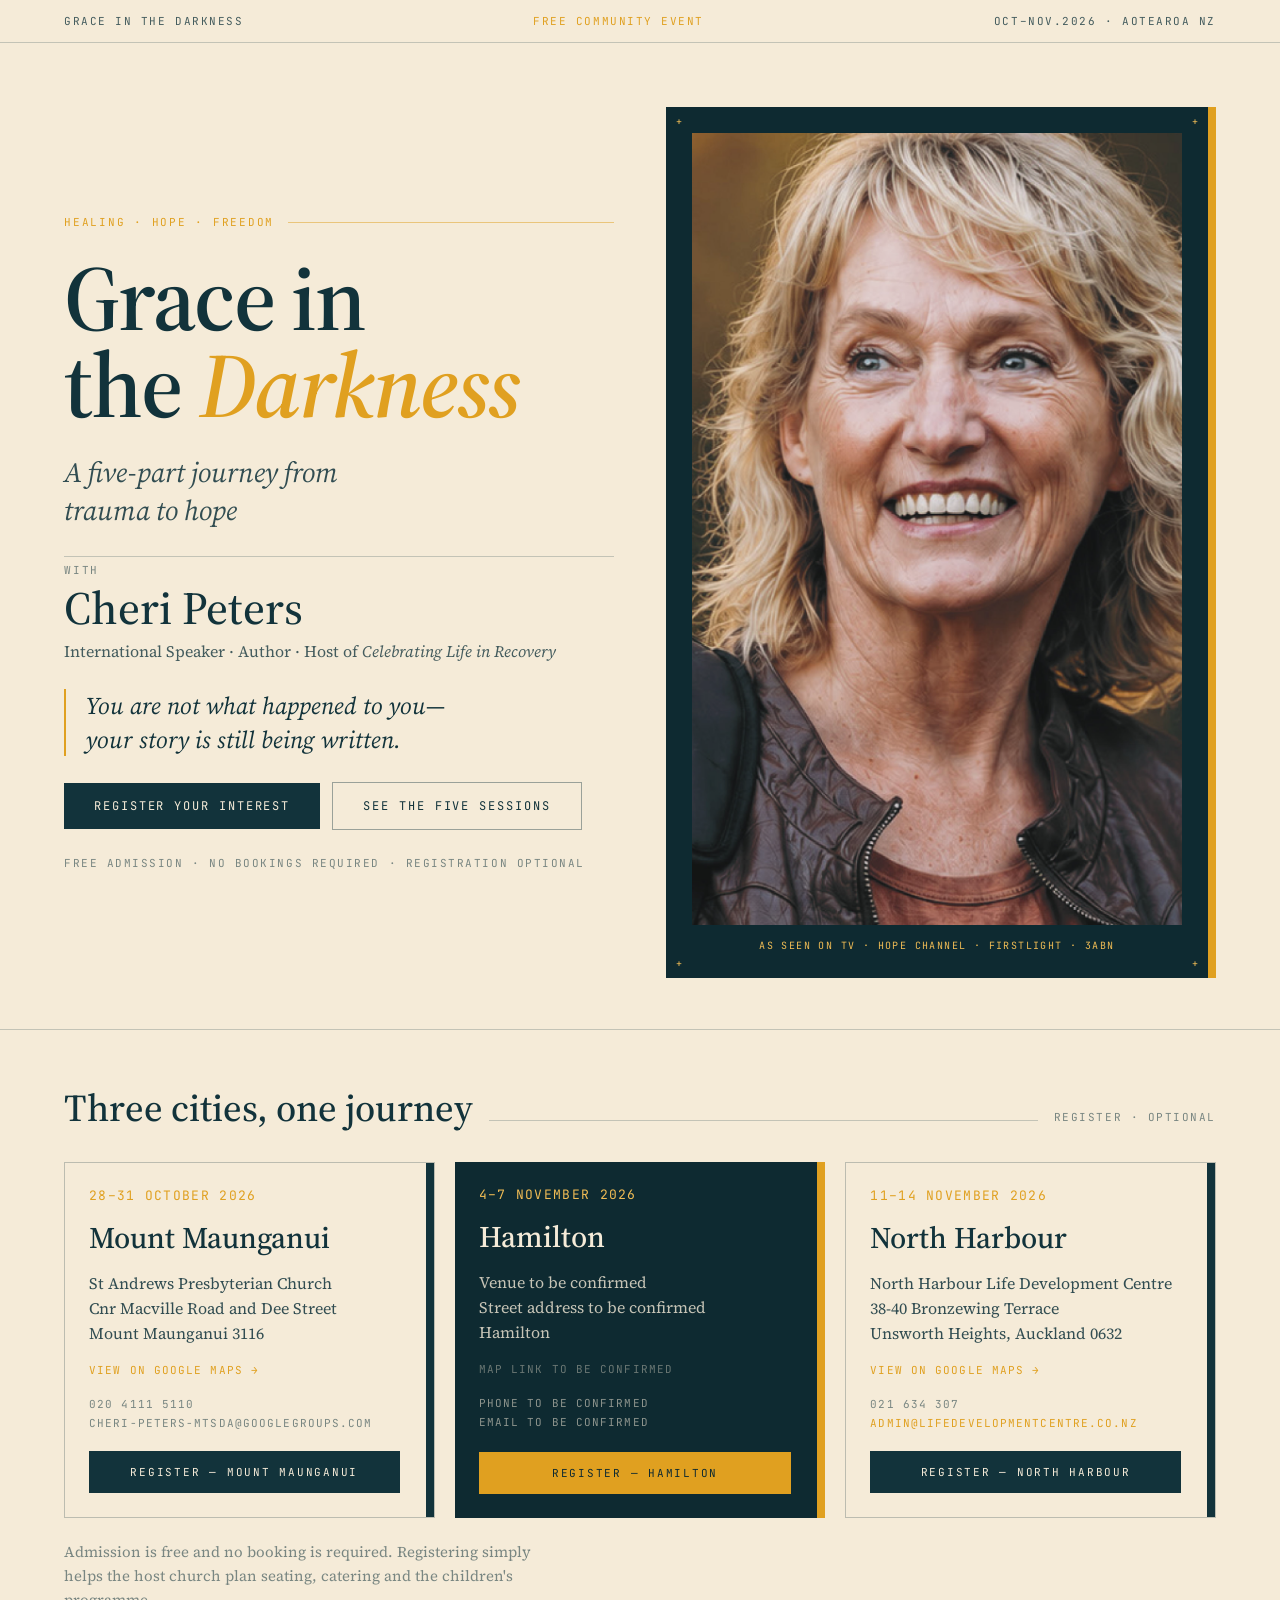
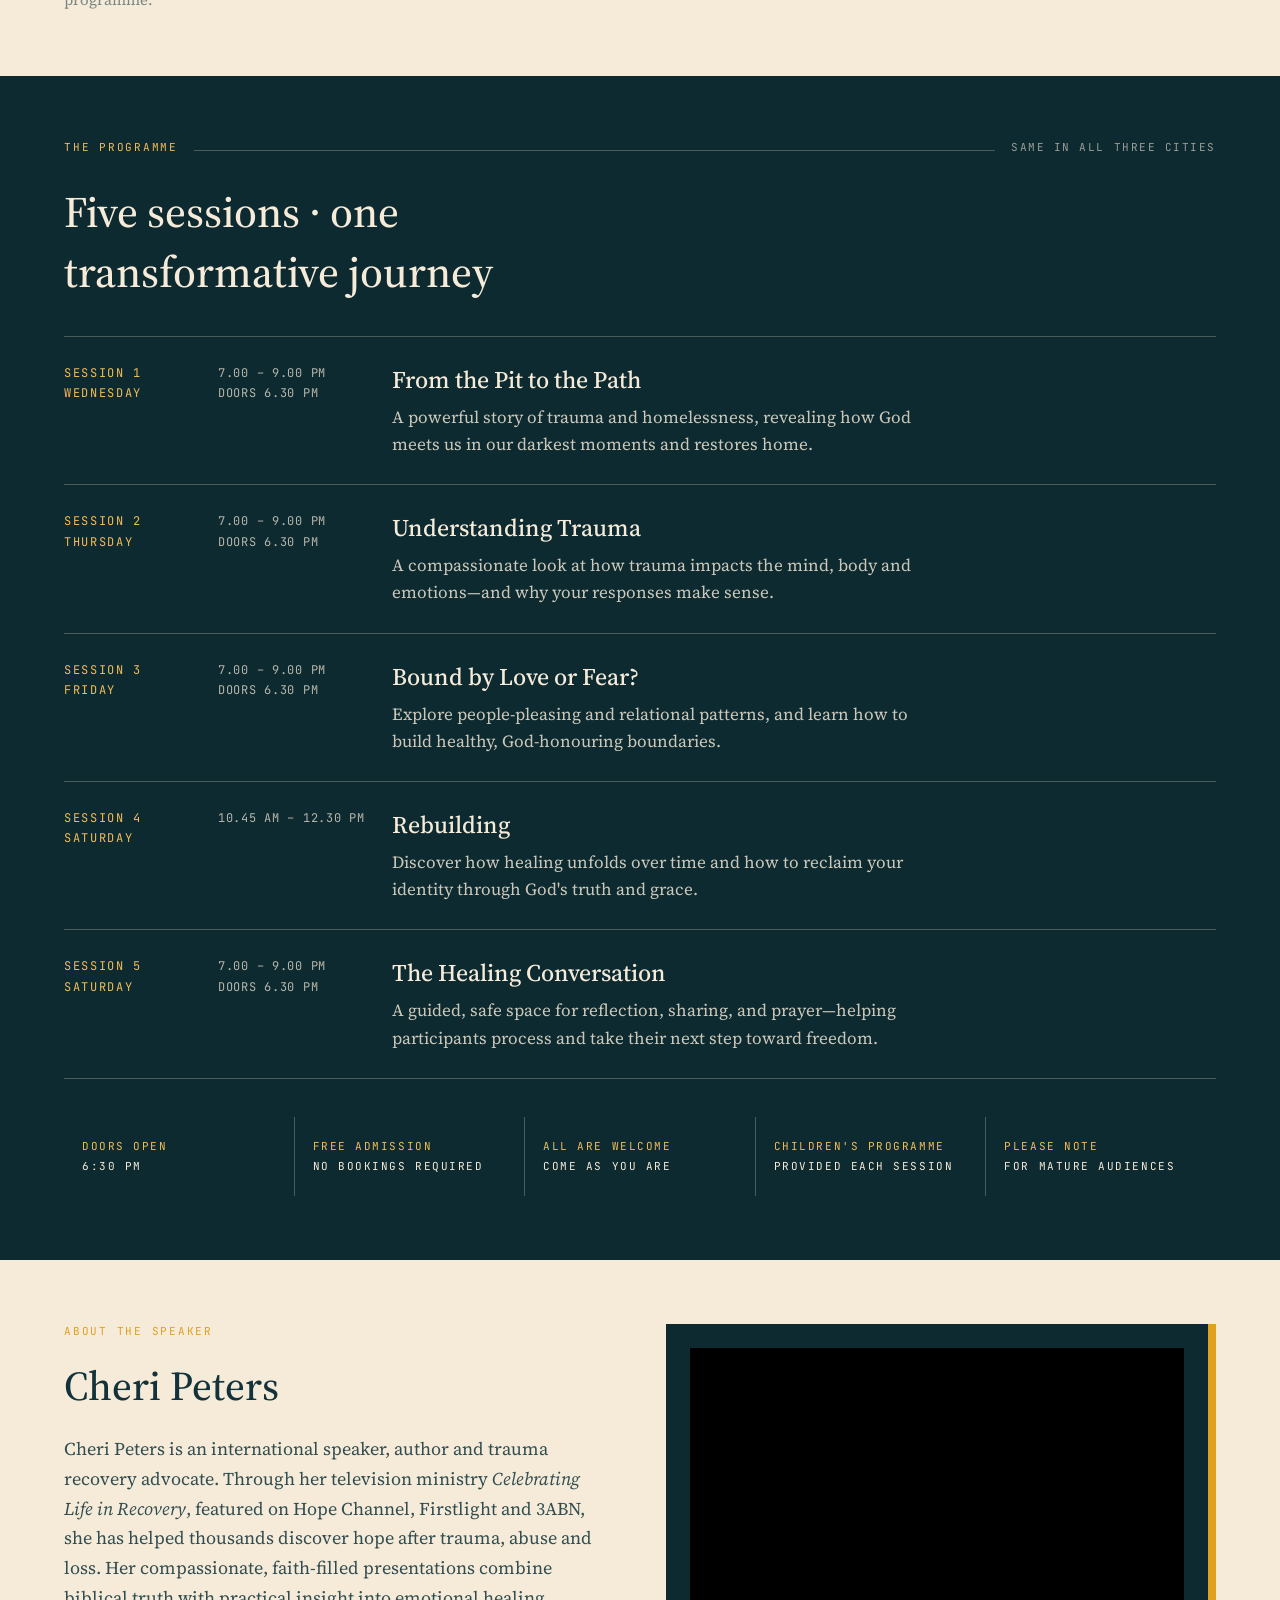
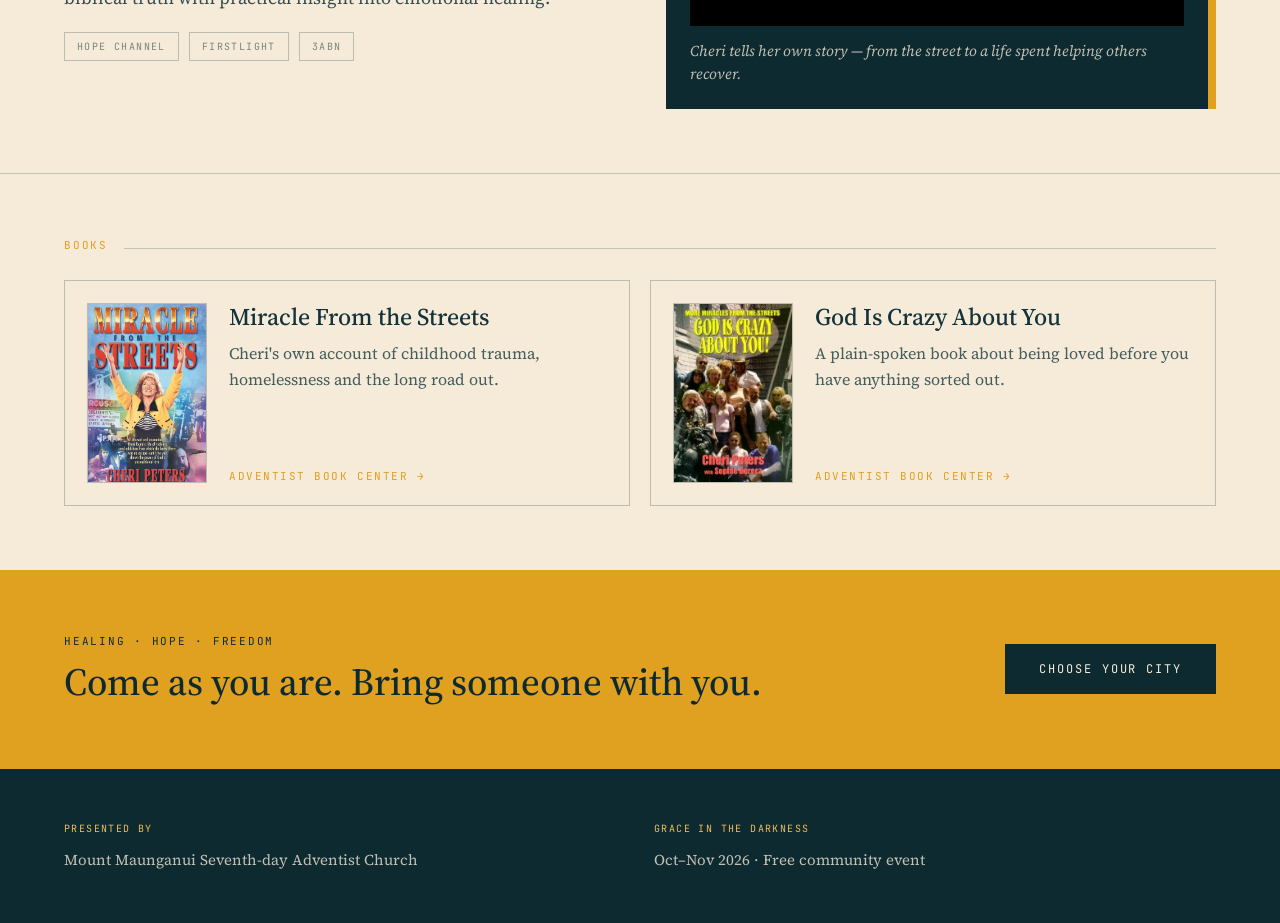
==== commit a6e75678: "Add North Harbour venue details and book covers - North Harbour: confirmed venue (North Harbour Life" ====
--- a/index.html
+++ b/index.html
@@ -97,13 +97,13 @@
         <div class="city-date">11–14 NOVEMBER 2026</div>
         <h3>North Harbour</h3>
         <div class="city-address">
-          Venue to be confirmed<br>
-          Street address to be confirmed<br>
-          North Harbour, Auckland
-        </div>
-        <span class="city-map-placeholder">Map link to be confirmed</span>
+          North Harbour Life Development Centre<br>
+          38-40 Bronzewing Terrace<br>
+          Unsworth Heights, Auckland 0632
+        </div>
+        <a href="https://www.google.com/maps/search/?api=1&query=North+Harbour+Life+Development+Centre%2C+38-40+Bronzewing+Terrace%2C+Unsworth+Heights%2C+Auckland+0632" target="_blank" rel="noopener" class="city-map-link">View on Google Maps →</a>
         <div class="city-contact">
-          Phone to be confirmed<br>Email to be confirmed
+          021 634 307<br><a href="mailto:admin@lifedevelopmentcentre.co.nz">admin@lifedevelopmentcentre.co.nz</a>
         </div>
         <a href="https://docs.google.com/forms/d/e/1FAIpQLSd7eWW1HkgBjl3I88715-DJ5gXL0411yozE_PZWFvSA_rO0qw/viewform" target="_blank" rel="noopener" class="city-register">Register — North Harbour</a>
       </article>
@@ -199,19 +199,19 @@
     </div>
     <div class="book-grid">
       <article class="book-card">
-        <div class="book-cover-placeholder">Cover image to come</div>
+        <img src="assets/book-miracle-from-the-streets.webp" alt="Miracle From the Streets book cover" class="book-cover">
         <div class="book-info">
-          <h3>Miracle From the Street</h3>
+          <h3>Miracle From the Streets</h3>
           <p>Cheri's own account of childhood trauma, homelessness and the long road out.</p>
-          <a href="https://adventistbookcenter.com/authors/cheri-peters" target="_blank" rel="noopener" class="book-link">Adventist Book Center →</a>
+          <a href="https://adventistbookcenter.com/miracle-from-the-streets.html" target="_blank" rel="noopener" class="book-link">Adventist Book Center →</a>
         </div>
       </article>
       <article class="book-card">
-        <div class="book-cover-placeholder">Cover image to come</div>
+        <img src="assets/book-god-is-crazy-about-you.webp" alt="God Is Crazy About You book cover" class="book-cover">
         <div class="book-info">
           <h3>God Is Crazy About You</h3>
           <p>A plain-spoken book about being loved before you have anything sorted out.</p>
-          <a href="https://adventistbookcenter.com/authors/cheri-peters" target="_blank" rel="noopener" class="book-link">Adventist Book Center →</a>
+          <a href="https://adventistbookcenter.com/god-is-crazy-about-you.html" target="_blank" rel="noopener" class="book-link">Adventist Book Center →</a>
         </div>
       </article>
     </div>
--- a/styles.css
+++ b/styles.css
@@ -71,7 +71,6 @@
 .cta-band .eyebrow,
 .btn,
 .btn-cta,
-.book-cover-placeholder,
 .book-link,
 .site-footer h3 {
   font-family: 'JetBrains Mono', monospace;
@@ -685,18 +684,12 @@
   padding: 22px;
 }
 
-.book-cover-placeholder {
+.book-cover {
+  width: 100%;
   aspect-ratio: 2 / 3;
-  background: rgba(18, 51, 59, 0.06);
+  object-fit: cover;
   border: 1px solid rgba(18, 51, 59, 0.25);
-  display: flex;
-  align-items: center;
-  justify-content: center;
-  text-align: center;
-  font-size: 9px;
-  letter-spacing: 0.14em;
-  color: rgba(18, 51, 59, 0.55);
-  padding: 8px;
+  display: block;
 }
 
 .book-info {
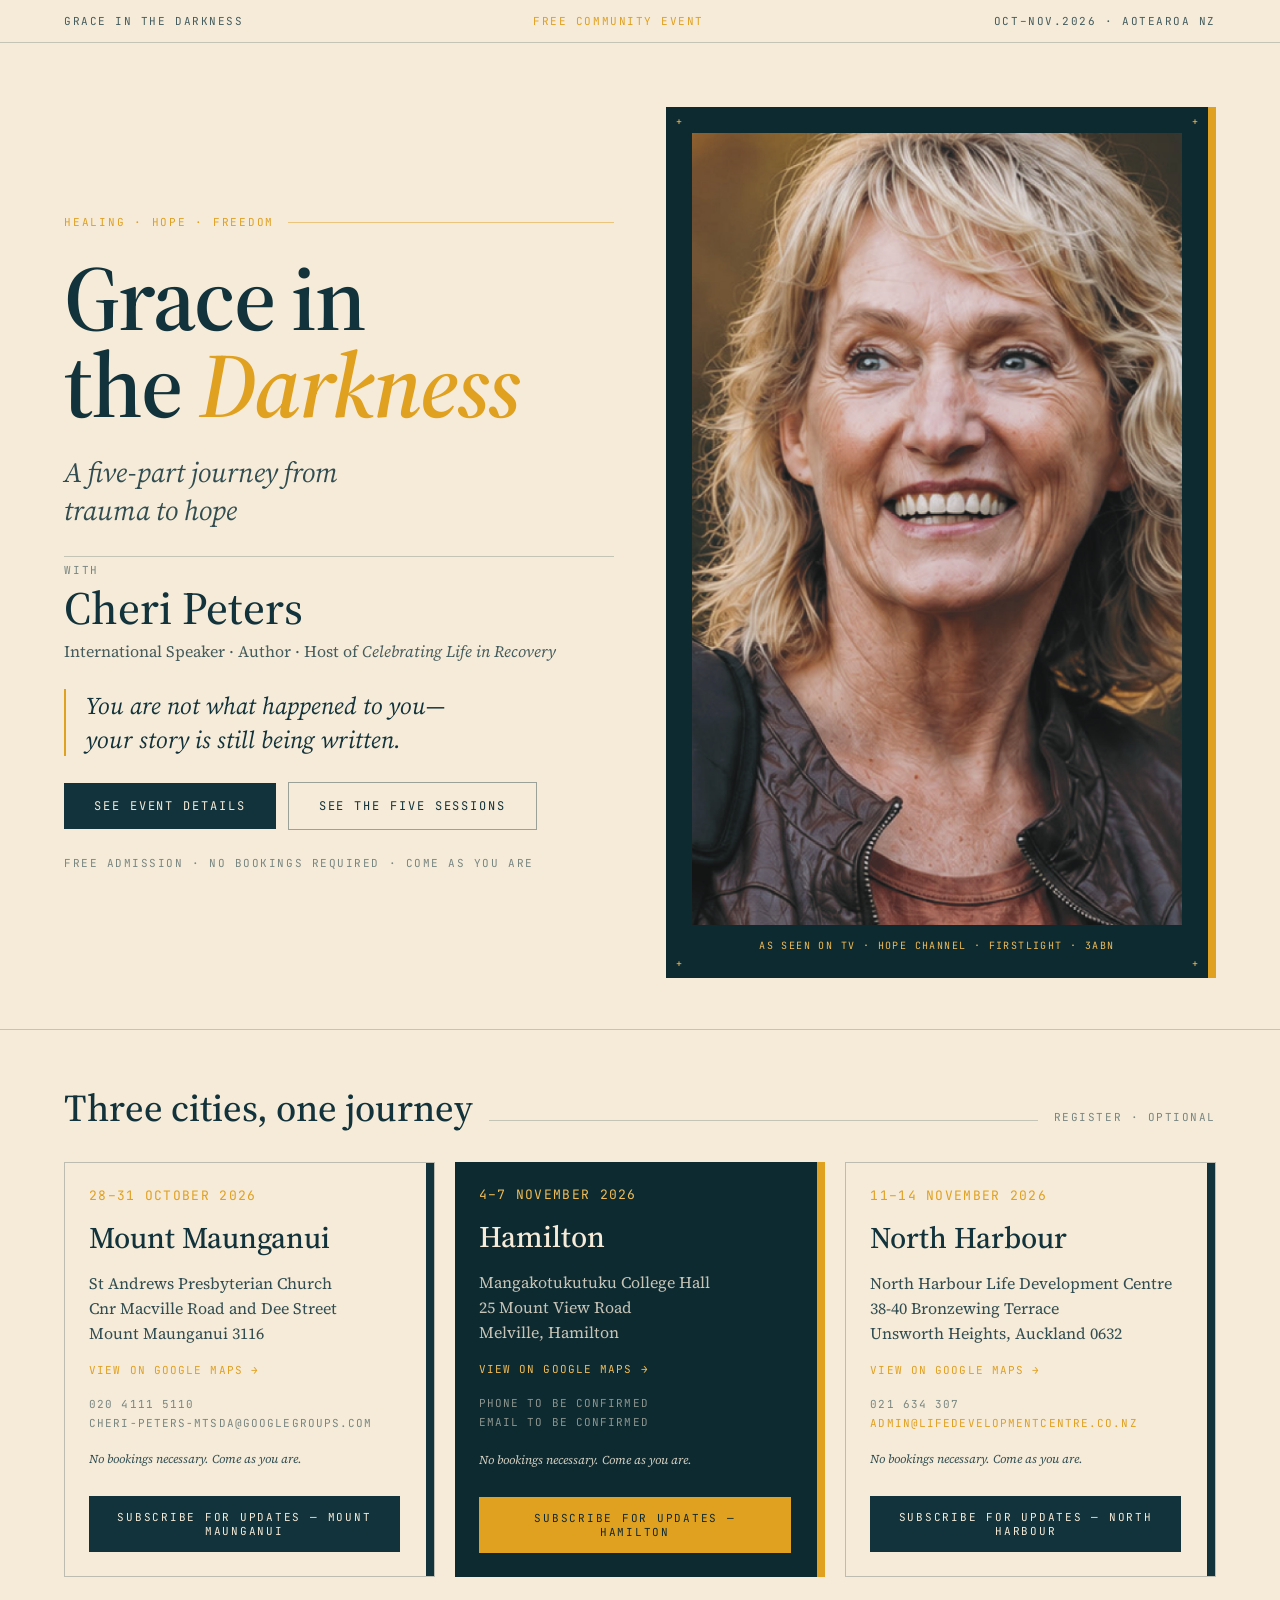
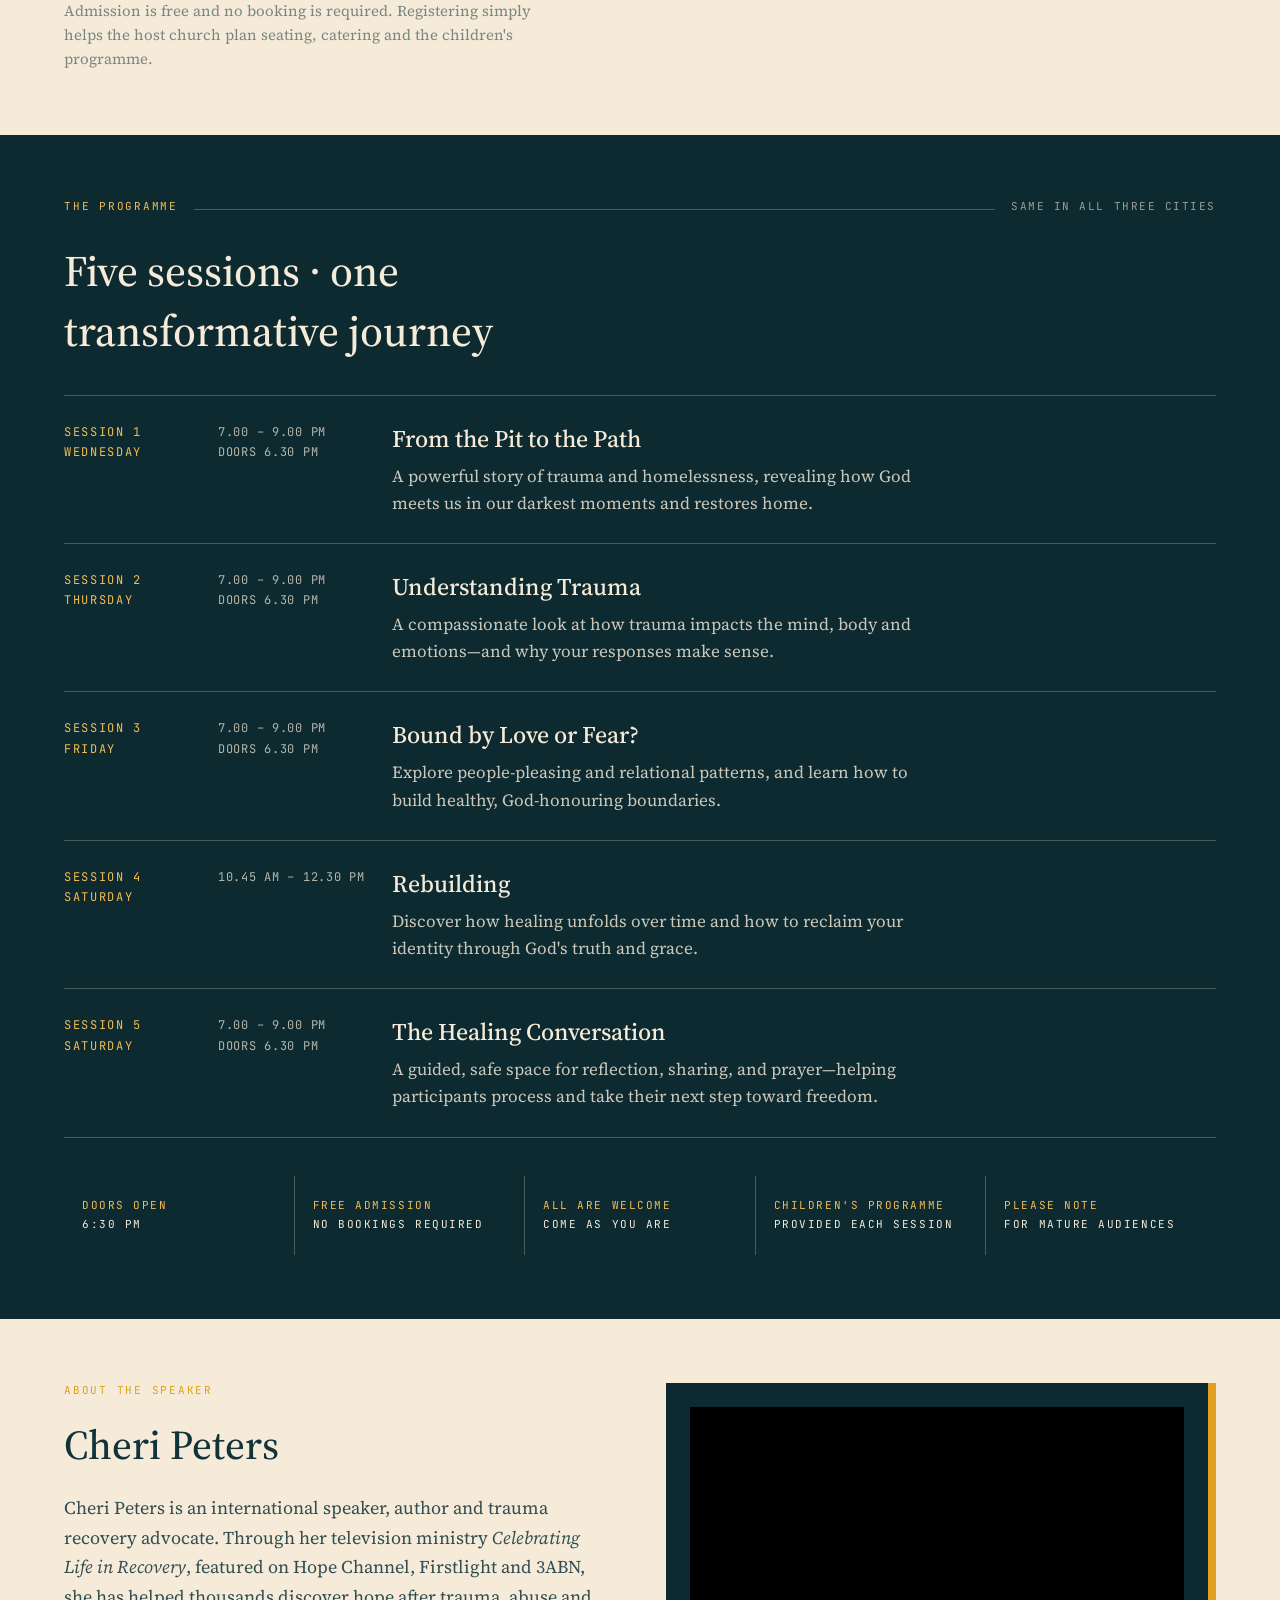
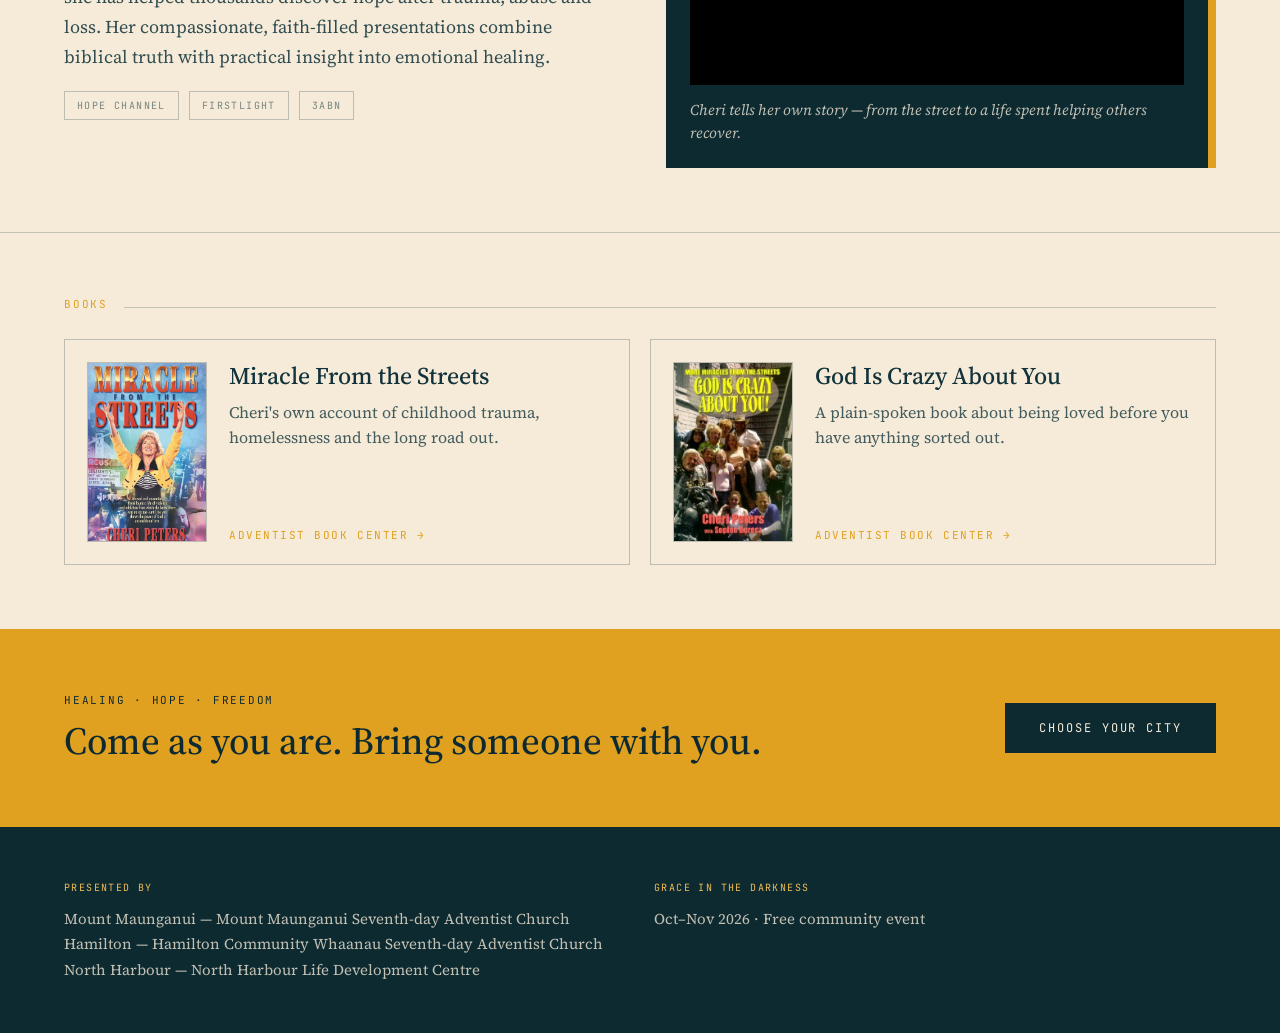
==== commit 8c6b1bb6: "Confirm Hamilton venue, reframe CTAs as subscribe not register - Hamilton: confirmed venue (Mangakot" ====
--- a/index.html
+++ b/index.html
@@ -37,10 +37,10 @@
       </div>
       <blockquote class="pull-quote">You are not what happened to you—your story is still being written.</blockquote>
       <div class="button-row">
-        <a href="#cities" class="btn btn-primary">Register your interest</a>
+        <a href="#cities" class="btn btn-primary">See Event Details</a>
         <a href="#programme" class="btn btn-secondary">See the five sessions</a>
       </div>
-      <div class="fine-print">Free admission · No bookings required · Registration optional</div>
+      <div class="fine-print">Free Admission · No Bookings Required · Come As You Are</div>
     </div>
 
     <figure class="plate">
@@ -75,22 +75,24 @@
         <div class="city-contact">
           020 4111 5110<br>cheri-peters-mtsda@googlegroups.com
         </div>
-        <a href="https://docs.google.com/forms/d/e/1FAIpQLSexdgAQRRcQHb9TrcAooWmN6rJJpuRYI_dZz_Y-_RaXruJ-pQ/viewform" target="_blank" rel="noopener" class="city-register">Register — Mount Maunganui</a>
+        <div class="city-note">No bookings necessary. Come as you are.</div>
+        <a href="https://docs.google.com/forms/d/e/1FAIpQLSexdgAQRRcQHb9TrcAooWmN6rJJpuRYI_dZz_Y-_RaXruJ-pQ/viewform" target="_blank" rel="noopener" class="city-register">Subscribe for updates — Mount Maunganui</a>
       </article>
 
       <article class="city-card inverted">
         <div class="city-date">4–7 NOVEMBER 2026</div>
         <h3>Hamilton</h3>
         <div class="city-address">
-          Venue to be confirmed<br>
-          Street address to be confirmed<br>
-          Hamilton
-        </div>
-        <span class="city-map-placeholder">Map link to be confirmed</span>
+          Mangakotukutuku College Hall<br>
+          25 Mount View Road<br>
+          Melville, Hamilton
+        </div>
+        <a href="https://www.google.com/maps/search/?api=1&query=Mangakotukutuku+College+Hall%2C+25+Mount+View+Road%2C+Melville%2C+Hamilton" target="_blank" rel="noopener" class="city-map-link">View on Google Maps →</a>
         <div class="city-contact">
           Phone to be confirmed<br>Email to be confirmed
         </div>
-        <a href="https://docs.google.com/forms/d/e/1FAIpQLSckywdBOEpSE9KdX68pFP5EzN5wghj5KhZDKJYsPw2J0TaTBA/viewform" target="_blank" rel="noopener" class="city-register">Register — Hamilton</a>
+        <div class="city-note">No bookings necessary. Come as you are.</div>
+        <a href="https://docs.google.com/forms/d/e/1FAIpQLSckywdBOEpSE9KdX68pFP5EzN5wghj5KhZDKJYsPw2J0TaTBA/viewform" target="_blank" rel="noopener" class="city-register">Subscribe for updates — Hamilton</a>
       </article>
 
       <article class="city-card lit">
@@ -105,7 +107,8 @@
         <div class="city-contact">
           021 634 307<br><a href="mailto:admin@lifedevelopmentcentre.co.nz">admin@lifedevelopmentcentre.co.nz</a>
         </div>
-        <a href="https://docs.google.com/forms/d/e/1FAIpQLSd7eWW1HkgBjl3I88715-DJ5gXL0411yozE_PZWFvSA_rO0qw/viewform" target="_blank" rel="noopener" class="city-register">Register — North Harbour</a>
+        <div class="city-note">No bookings necessary. Come as you are.</div>
+        <a href="https://docs.google.com/forms/d/e/1FAIpQLSd7eWW1HkgBjl3I88715-DJ5gXL0411yozE_PZWFvSA_rO0qw/viewform" target="_blank" rel="noopener" class="city-register">Subscribe for updates — North Harbour</a>
       </article>
 
     </div>
@@ -228,7 +231,9 @@
   <footer class="site-footer">
     <div>
       <h3>Presented by</h3>
-      Mount Maunganui Seventh-day Adventist Church
+      Mount Maunganui — Mount Maunganui Seventh-day Adventist Church<br>
+      Hamilton — Hamilton Community Whaanau Seventh-day Adventist Church<br>
+      North Harbour — North Harbour Life Development Centre
     </div>
     <div>
       <h3>Grace in the Darkness</h3>
--- a/styles.css
+++ b/styles.css
@@ -436,8 +436,23 @@
   color: rgba(245, 235, 216, 0.4);
 }
 
+.city-note {
+  margin-top: auto;
+  font-size: 12px;
+  font-style: italic;
+  line-height: 1.4;
+}
+
+.city-card.lit .city-note {
+  color: rgba(18, 51, 59, 0.86);
+}
+
+.city-card.inverted .city-note {
+  color: rgba(245, 235, 216, 0.86);
+}
+
 .city-register {
-  margin-top: auto;
+  margin-top: 10px;
   display: inline-block;
   padding: 14px 22px;
   text-align: center;
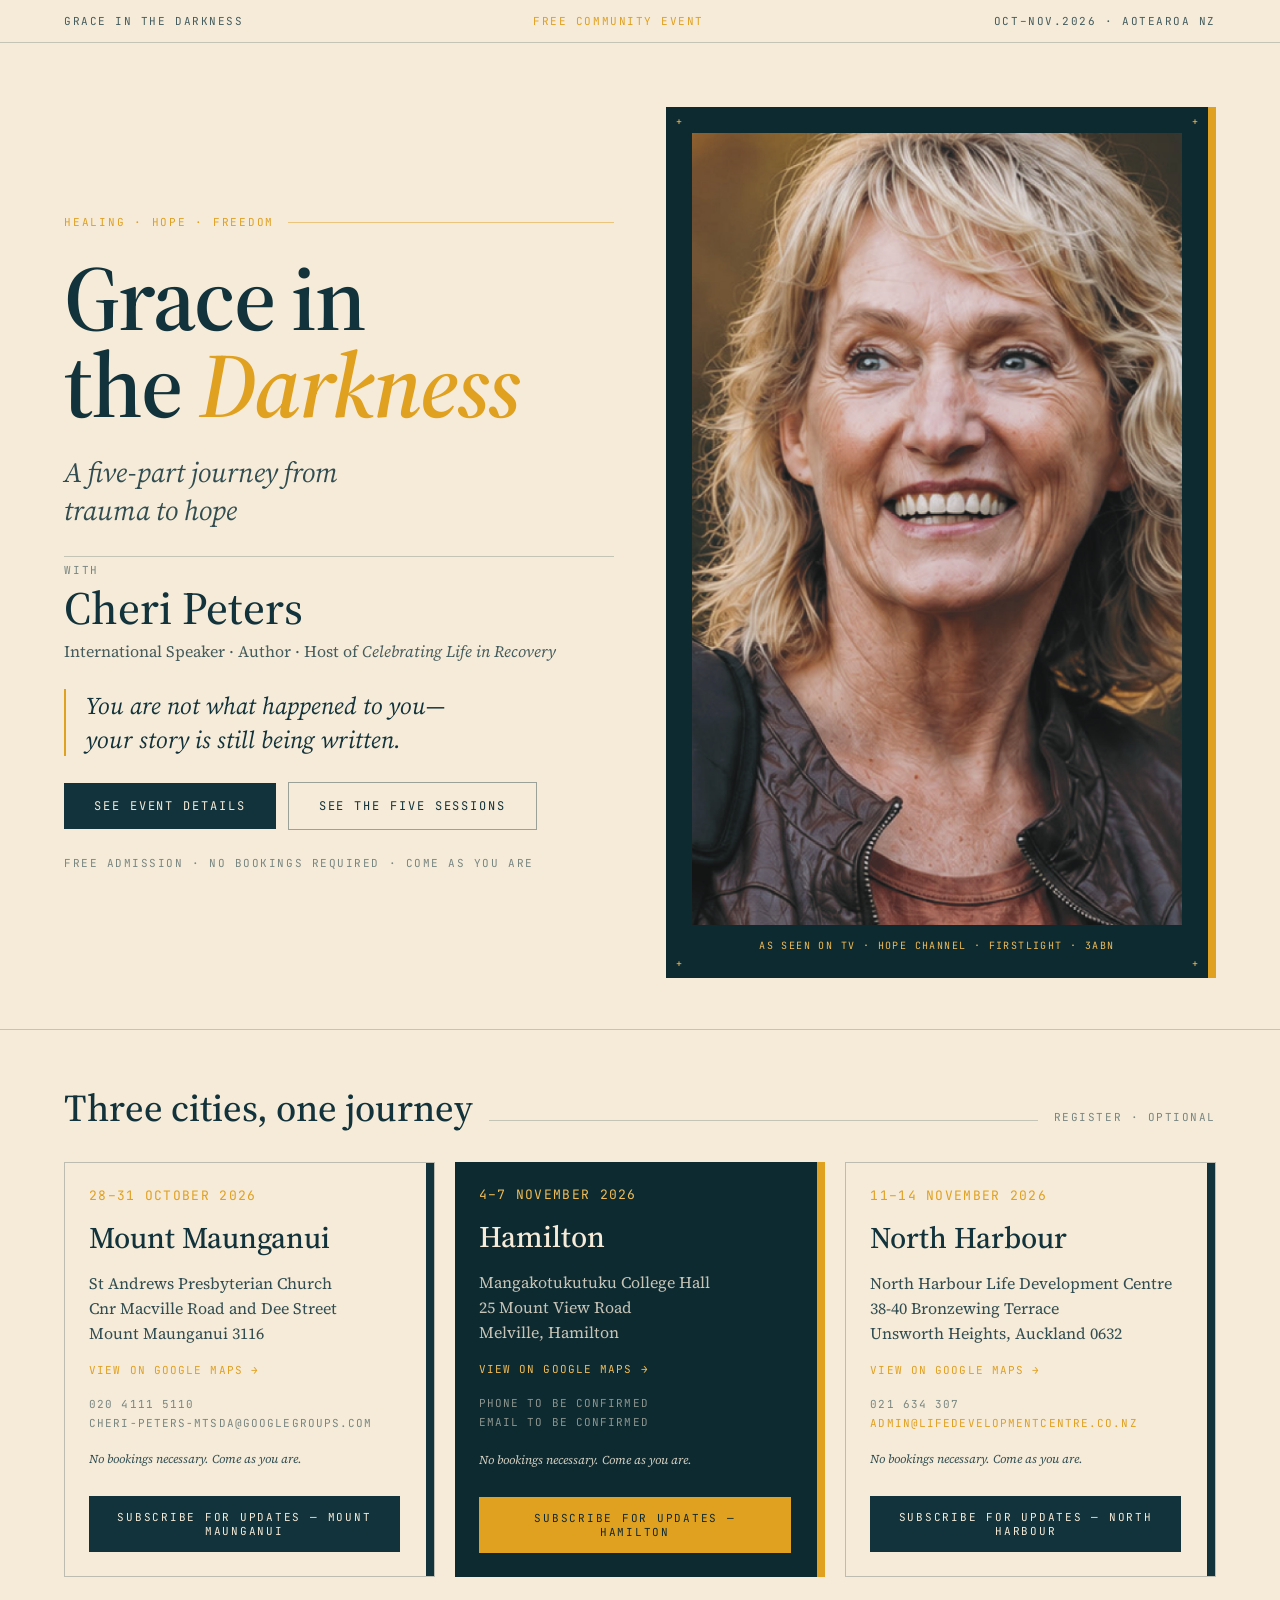
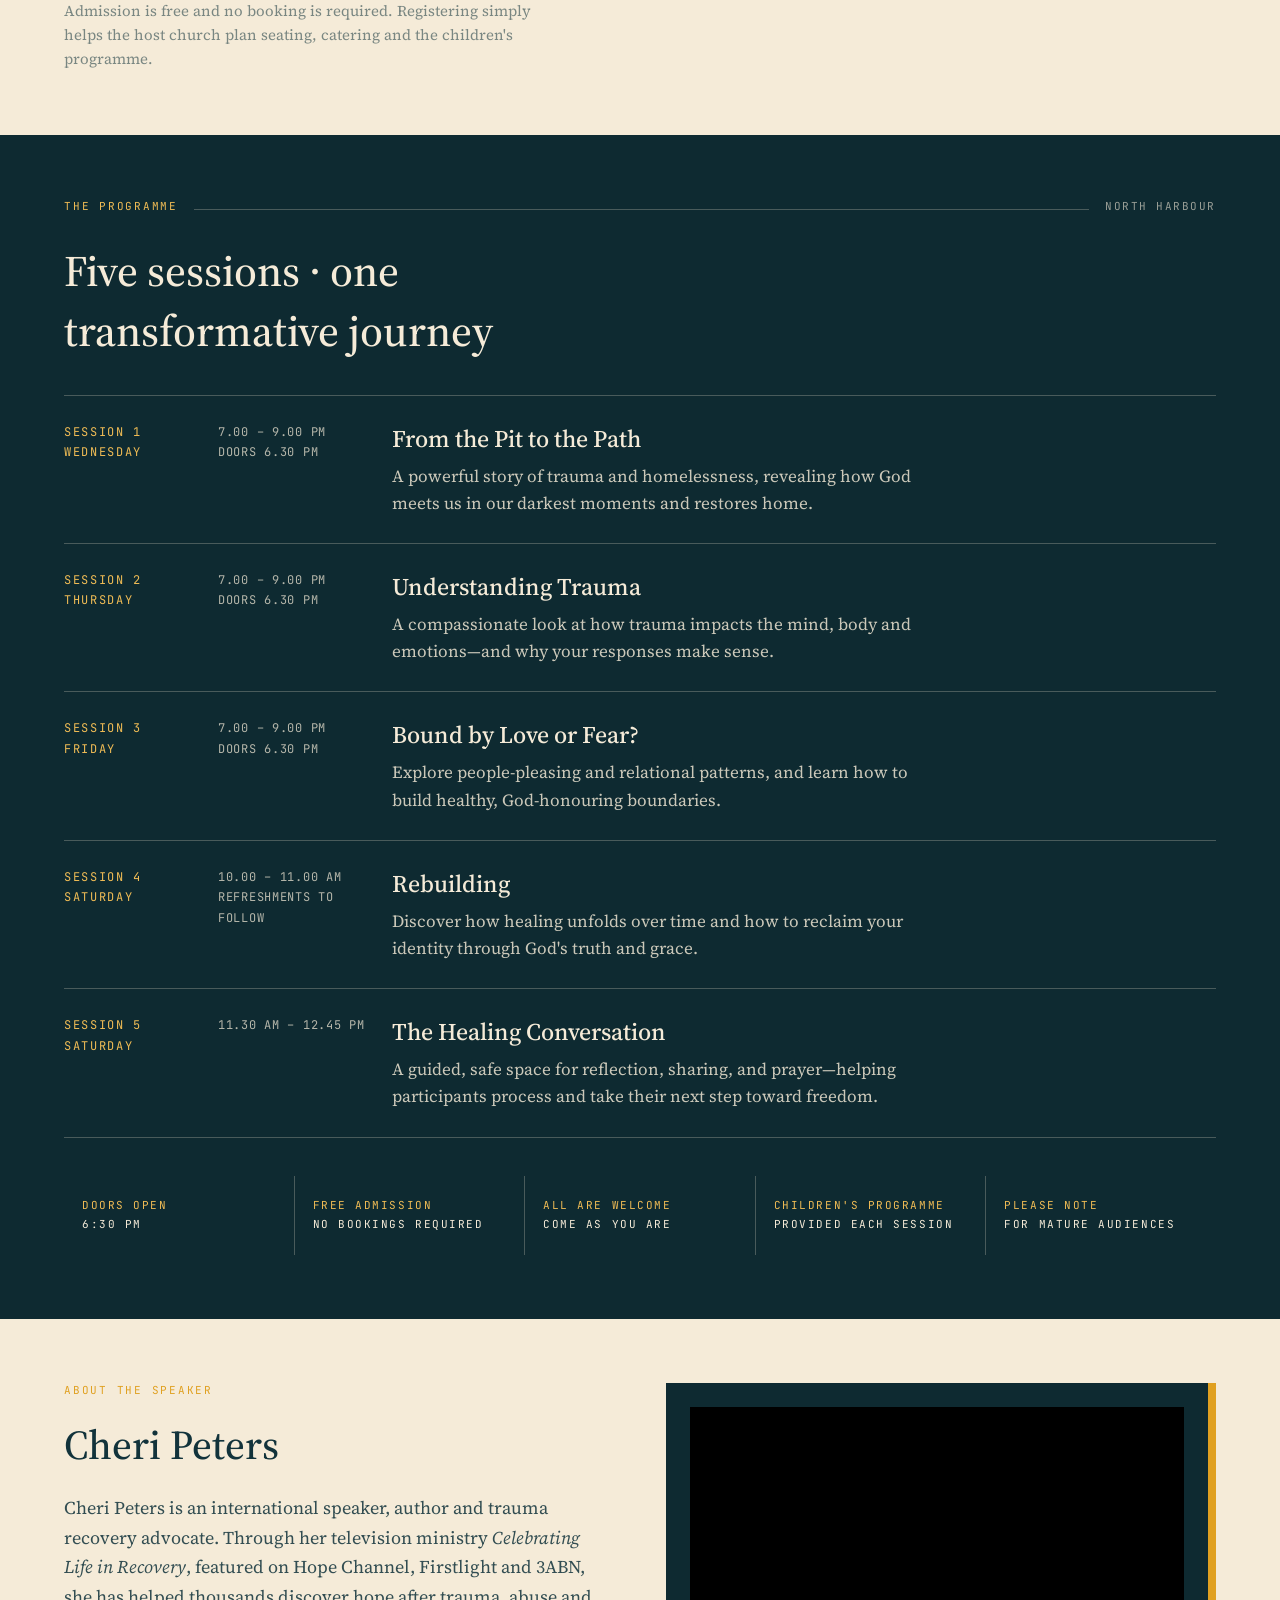
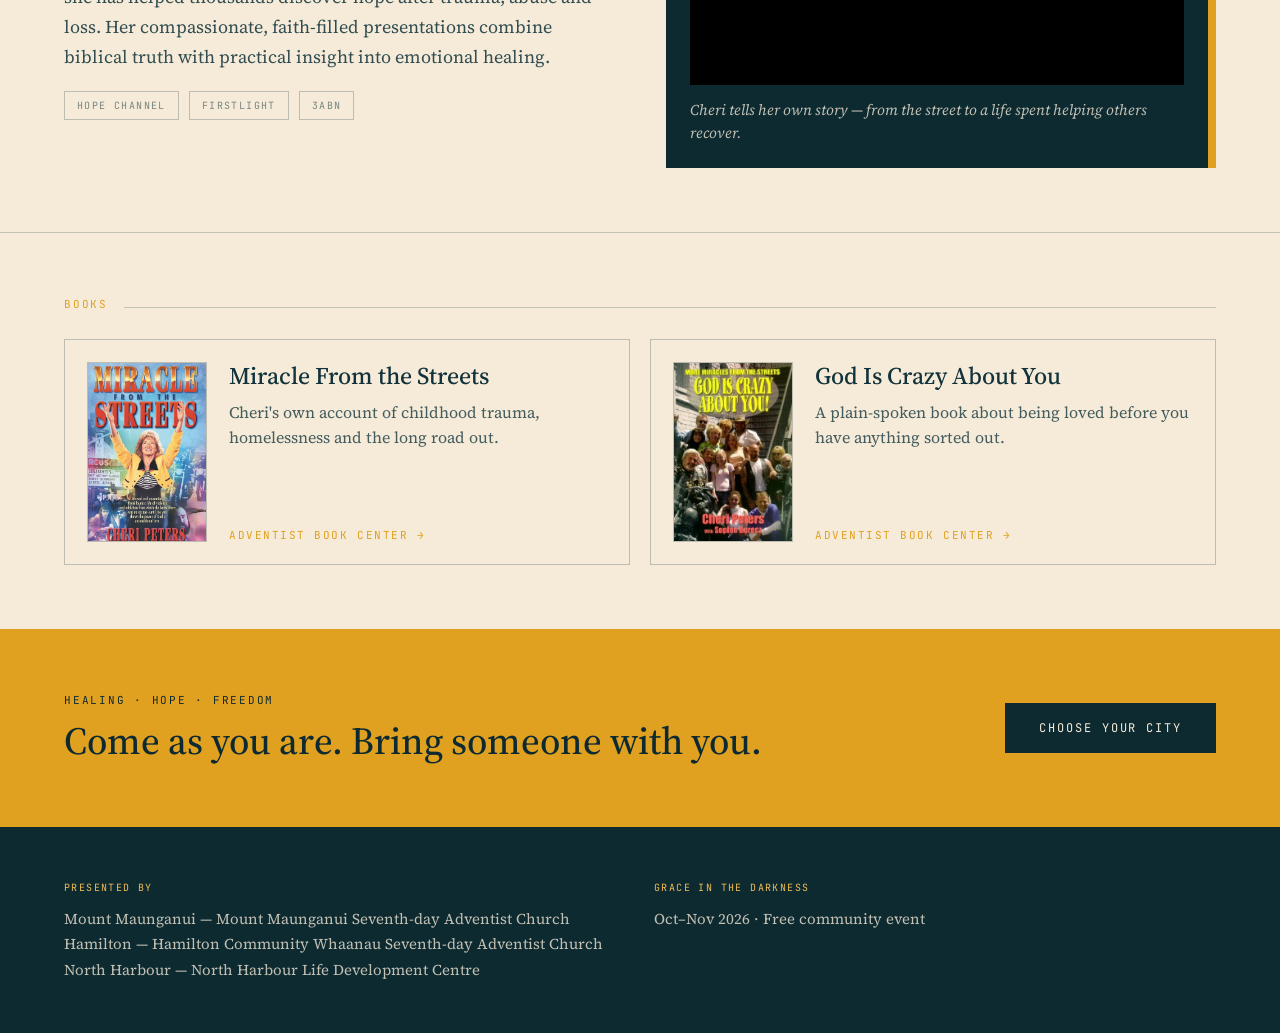
==== commit e995fd68: "Update North Harbour Saturday session times Session 4 now 10.00-11.00 am with refreshments to follow" ====
--- a/index.html
+++ b/index.html
@@ -119,7 +119,7 @@
     <div class="section-header">
       <span class="tag-left">The Programme</span>
       <span class="rule"></span>
-      <span class="tag">Same in all three cities</span>
+      <span class="tag">North Harbour</span>
     </div>
     <h2>Five sessions · one transformative journey</h2>
 
@@ -150,7 +150,7 @@
       </div>
       <div class="programme-row">
         <div class="session-day">Session 4<br>Saturday</div>
-        <div class="session-time">10.45 am – 12.30 pm</div>
+        <div class="session-time">10.00 – 11.00 am<br>Refreshments to follow</div>
         <div class="session-body">
           <h3>Rebuilding</h3>
           <p>Discover how healing unfolds over time and how to reclaim your identity through God's truth and grace.</p>
@@ -158,7 +158,7 @@
       </div>
       <div class="programme-row">
         <div class="session-day">Session 5<br>Saturday</div>
-        <div class="session-time">7.00 – 9.00 pm<br>Doors 6.30 pm</div>
+        <div class="session-time">11.30 am – 12.45 pm</div>
         <div class="session-body">
           <h3>The Healing Conversation</h3>
           <p>A guided, safe space for reflection, sharing, and prayer—helping participants process and take their next step toward freedom.</p>
